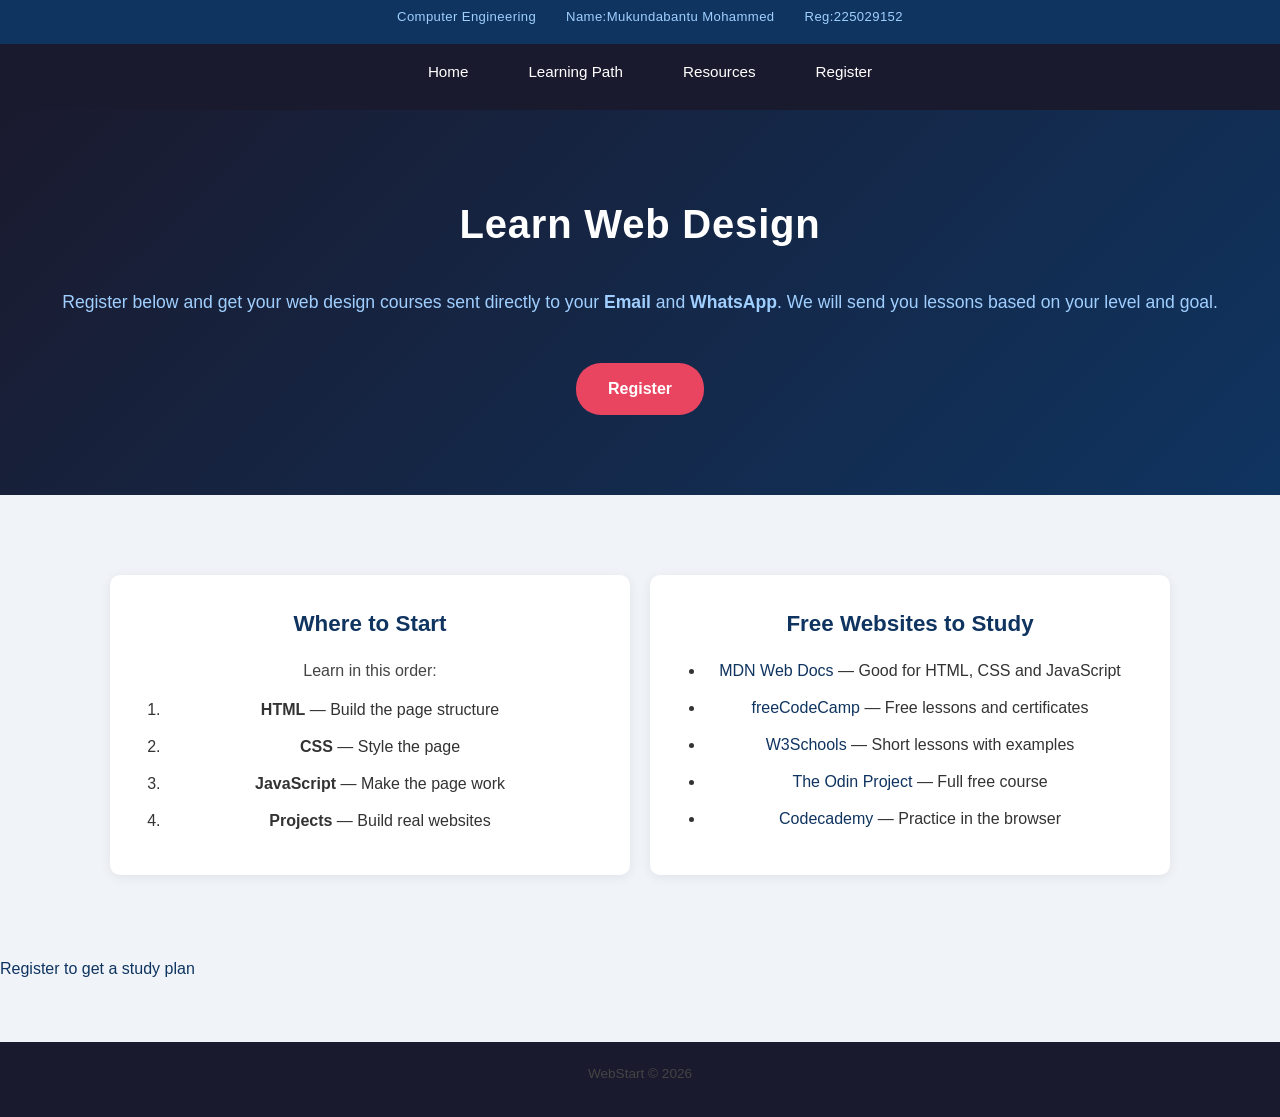
==== work 1 do welcome page and form/index.html @ 5fa5a85b "that is good" ====
<!DOCTYPE html>
<html lang="en">
<head>
  <link rel="stylesheet" href="web.css" />
  <title>WebStart — Learn Web Design</title>
</head>
<body>
  <div id="reg">
    <ul>
      <li>Computer Engineering</li>
      <li>Name:Mukundabantu Mohammed</li>
      <li>Reg:225029152</li>
    </ul>
  </div>

  <nav>
    <ul>
      <li><a href="#">Home</a></li>
      <li><a href="#path">Learning Path</a></li>
      <li><a href="#resources">Resources</a></li>
      <li><a href="form.html">Register</a></li>
    </ul>
  </nav>

  <header>
    <h1>Learn Web Design</h1>
    <p>Register below and get your web design courses sent directly to your <b>Email</b> and <b>WhatsApp</b>. We will send you lessons based on your level and goal.</p>
    <a href="form.html">Register</a>
  </header>

  <div id="main-content">

    <div id="path">
      <h2>Where to Start</h2>
      <p>Learn in this order:</p>
      <ol>
        <li><b>HTML</b> — Build the page structure</li>
        <li><b>CSS</b> — Style the page</li>
        <li><b>JavaScript</b> — Make the page work</li>
        <li><b>Projects</b> — Build real websites</li>
      </ol>
    </div>

    <div id="resources">
      <h2>Free Websites to Study</h2>
      <ul>
        <li><a href="https://developer.mozilla.org/en-US/docs/Learn" target="_blank">MDN Web Docs</a> — Good for HTML, CSS and JavaScript</li>
        <li><a href="https://www.freecodecamp.org" target="_blank">freeCodeCamp</a> — Free lessons and certificates</li>
        <li><a href="https://www.w3schools.com" target="_blank">W3Schools</a> — Short lessons with examples</li>
        <li><a href="https://www.theodinproject.com" target="_blank">The Odin Project</a> — Full free course</li>
        <li><a href="https://www.codecademy.com/catalog/subject/web-development" target="_blank">Codecademy</a> — Practice in the browser</li>
      </ul>
    </div>

  </div>

  <p><a href="form.html">Register to get a study plan</a></p>

  <footer>
    <p>WebStart &copy; 2026</p>
  </footer>

</body>
</html>
---- work 1 do welcome page and form/web.css ----
* {
  box-sizing: border-box;
  margin: 0;
  padding: 0;
}

body {
  font-family: 'Segoe UI', Arial, sans-serif;
  background: #f0f4f8;
  color: #1a1a2e;
  line-height: 1.7;
}

#reg {
  position: sticky;
  top: 0;
  z-index: 100;
  background: #0f3460;
  padding: 6px 30px;
  max-width: 100%;
  margin: 0;
  border-radius: 0;
  box-shadow: none;
}

#reg ul {
  display: flex;
  list-style: none;
  gap: 30px;
  justify-content: center;
}

#reg li {
  color: #a0cfff;
  font-size: 0.82rem;
  letter-spacing: 0.03em;
}

nav {
  background: #1a1a2e;
  padding: 14px 30px;
  box-shadow: 0 2px 8px rgba(0,0,0,0.3);
}

nav ul {
  display: flex;
  list-style: none;
  gap: 2em;
  justify-content: center;
}

nav a {
  color: #fff;
  text-decoration: none;
  font-size: 0.95rem;
  padding: 6px 14px;
  border-radius: 4px;
}

nav a:hover {
  background: #0f3460;
  color: #a0cfff;
}

header {
  background: linear-gradient(135deg, #1a1a2e, #0f3460);
  color: #fff;
  padding: 80px 20px;
  display: flex;
  flex-direction: column;
  align-items: center;
  gap: 16px;
}

header h1 {
  font-size: 2.5rem;
  margin-bottom: 14px;
  letter-spacing: 0.02em;
}

header p {
  font-size: 1.1rem;
  color: #a0cfff;
  margin-bottom: 30px;
}

header a {
  background: #e94560;
  color: #fff;
  padding: 12px 32px;
  border-radius: 25px;
  text-decoration: none;
  font-size: 1rem;
  font-weight: bold;
}

header a:hover {
  background: #fff;
  color: #e94560;
}

div {
  max-width: 750px;
  margin: 40px auto;
  padding: 30px 35px;
  background: #fff;
  border-radius: 10px;
  box-shadow: 0 2px 12px rgba(0,0,0,0.07);
  text-align: center;
}

#main-content {
  display: flex;
  flex-direction: row;
  gap: 20px;
  max-width: 1100px;
  background: none;
  box-shadow: none;
  padding: 0 20px;
}

#main-content > div {
  flex: 1;
  margin: 40px 0;
}

h2 {
  font-size: 1.4rem;
  color: #0f3460;
  margin-bottom: 14px;
}

p {
  margin-bottom: 12px;
  color: #444;
}

ol, ul {
  padding-left: 20px;
}

li {
  margin-bottom: 10px;
  color: #333;
}

a {
  color: #0f3460;
  text-decoration: none;
}

a:hover {
  color: #e94560;
  text-decoration: underline;
}

hr {
  display: none;
}

form {
  width: 480px;
  margin: 40px auto;
  padding: 20px 40px 30px;
  background: #fff;
  border-radius: 10px;
  box-shadow: 0 2px 12px rgba(0,0,0,0.1);
}

label {
  font-weight: bold;
  font-size: 0.9rem;
  color: #1a1a2e;
  display: block;
  margin-top: 10px;
  margin-bottom: 4px;
}

input[type="text"],
input[type="email"],
input[type="tel"],
select,
textarea {
  width: 100%;
  padding: 8px 10px;
  border: 1px solid #ccc;
  border-radius: 6px;
  font-size: 0.95rem;
  font-family: inherit;
  background: #f9f9f9;
}

input[type="text"]:focus,
input[type="email"]:focus,
input[type="tel"]:focus,
select:focus,
textarea:focus {
  outline: none;
  border-color: #0f3460;
  background: #fff;
}

input[type="submit"] {
  margin: 24px 40px 30px;
  width: auto;
  background: #e94560;
  color: white;
  padding: 10px 28px;
  border: none;
  border-radius: 25px;
  font-size: 1rem;
  font-weight: bold;
  cursor: pointer;
}

input[type="submit"]:hover {
  background: #c0304a;
}

input[type="reset"] {
  margin-top: 20px;
  margin-left: 10px;
  width: auto;
  background: #eee;
  color: #555;
  padding: 10px 20px;
  border: none;
  border-radius: 25px;
  font-size: 1rem;
  cursor: pointer;
}

input[type="reset"]:hover {
  background: #ddd;
}

footer {
  background: #1a1a2e;
  color: #aaa;
  text-align: center;
  padding: 20px;
  margin-top: 60px;
  font-size: 0.85rem;
}

footer a {
  color: #a0cfff;
}
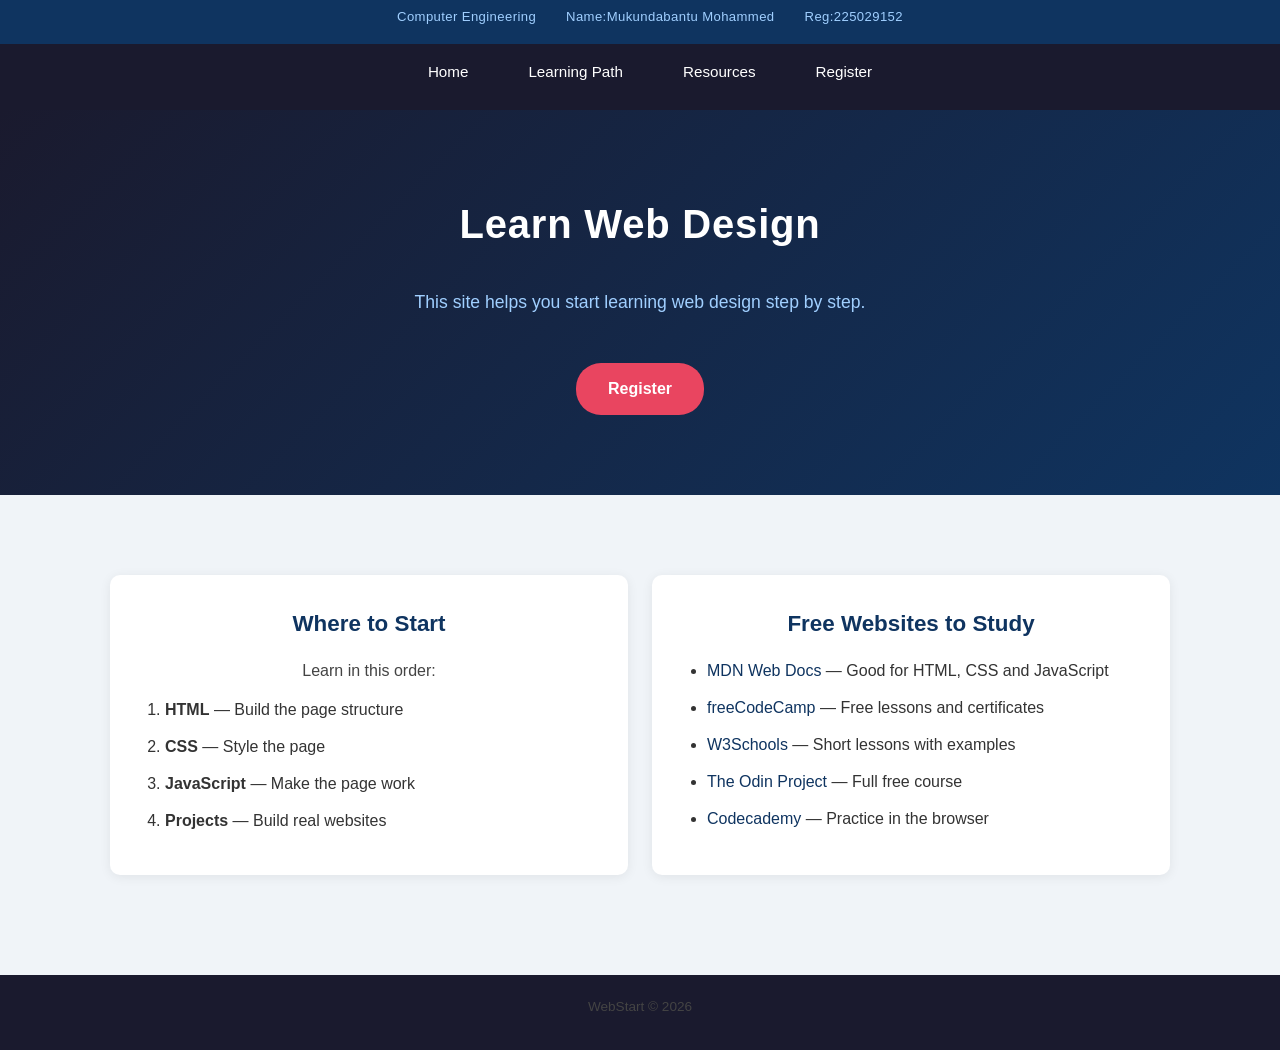
==== commit baa36895: "submiting" ====
--- a/work 1 do welcome page and form/index.html
+++ b/work 1 do welcome page and form/index.html
@@ -15,21 +15,20 @@
 
   <nav>
     <ul>
-      <li><a href="#">Home</a></li>
+      <li><a href="#welcome">Home</a></li>
       <li><a href="#path">Learning Path</a></li>
       <li><a href="#resources">Resources</a></li>
       <li><a href="form.html">Register</a></li>
     </ul>
   </nav>
 
-  <header>
+  <header id="welcome">
     <h1>Learn Web Design</h1>
-    <p>Register below and get your web design courses sent directly to your <b>Email</b> and <b>WhatsApp</b>. We will send you lessons based on your level and goal.</p>
+    <p>This site helps you start learning web design step by step.</p>
     <a href="form.html">Register</a>
   </header>
 
   <div id="main-content">
-
     <div id="path">
       <h2>Where to Start</h2>
       <p>Learn in this order:</p>
@@ -51,10 +50,7 @@
         <li><a href="https://www.codecademy.com/catalog/subject/web-development" target="_blank">Codecademy</a> — Practice in the browser</li>
       </ul>
     </div>
-
   </div>
-
-  <p><a href="form.html">Register to get a study plan</a></p>
 
   <footer>
     <p>WebStart &copy; 2026</p>
--- a/work 1 do welcome page and form/web.css
+++ b/work 1 do welcome page and form/web.css
@@ -21,6 +21,7 @@
   margin: 0;
   border-radius: 0;
   box-shadow: none;
+  display: block;
 }
 
 #reg ul {
@@ -107,21 +108,40 @@
   border-radius: 10px;
   box-shadow: 0 2px 12px rgba(0,0,0,0.07);
   text-align: center;
+  display: flex;
+  flex-direction: column;
+  align-items: center;
 }
 
 #main-content {
   display: flex;
   flex-direction: row;
-  gap: 20px;
+  gap: 24px;
   max-width: 1100px;
   background: none;
   box-shadow: none;
   padding: 0 20px;
+  align-items: stretch;
 }
 
 #main-content > div {
   flex: 1;
   margin: 40px 0;
+  align-items: flex-start;
+  text-align: left;
+}
+
+#main-content > div h2,
+#main-content > div > p {
+  align-self: center;
+  text-align: center;
+}
+
+#main-content > div ol,
+#main-content > div ul {
+  width: 100%;
+  padding-left: 20px;
+  text-align: left;
 }
 
 h2 {
@@ -159,12 +179,47 @@
 }
 
 form {
-  width: 480px;
+  width: 100%;
+  margin: 20px 0 0;
+  padding: 0;
+  background: none;
+  border-radius: 0;
+  box-shadow: none;
+}
+
+#subscribe {
+  max-width: 500px;
   margin: 40px auto;
-  padding: 20px 40px 30px;
+  padding: 36px 40px;
   background: #fff;
   border-radius: 10px;
-  box-shadow: 0 2px 12px rgba(0,0,0,0.1);
+  box-shadow: 0 2px 12px rgba(0,0,0,0.09);
+  display: flex;
+  flex-direction: column;
+  align-items: center;
+  text-align: center;
+}
+
+#subscribe form {
+  width: 100%;
+  text-align: left;
+}
+
+#sub-buttons {
+  display: flex;
+  justify-content: center;
+  gap: 12px;
+  margin-top: 24px;
+  background: none;
+  box-shadow: none;
+  padding: 0;
+  max-width: none;
+  border-radius: 0;
+}
+
+input[type="submit"],
+input[type="reset"] {
+  margin: 0;
 }
 
 label {
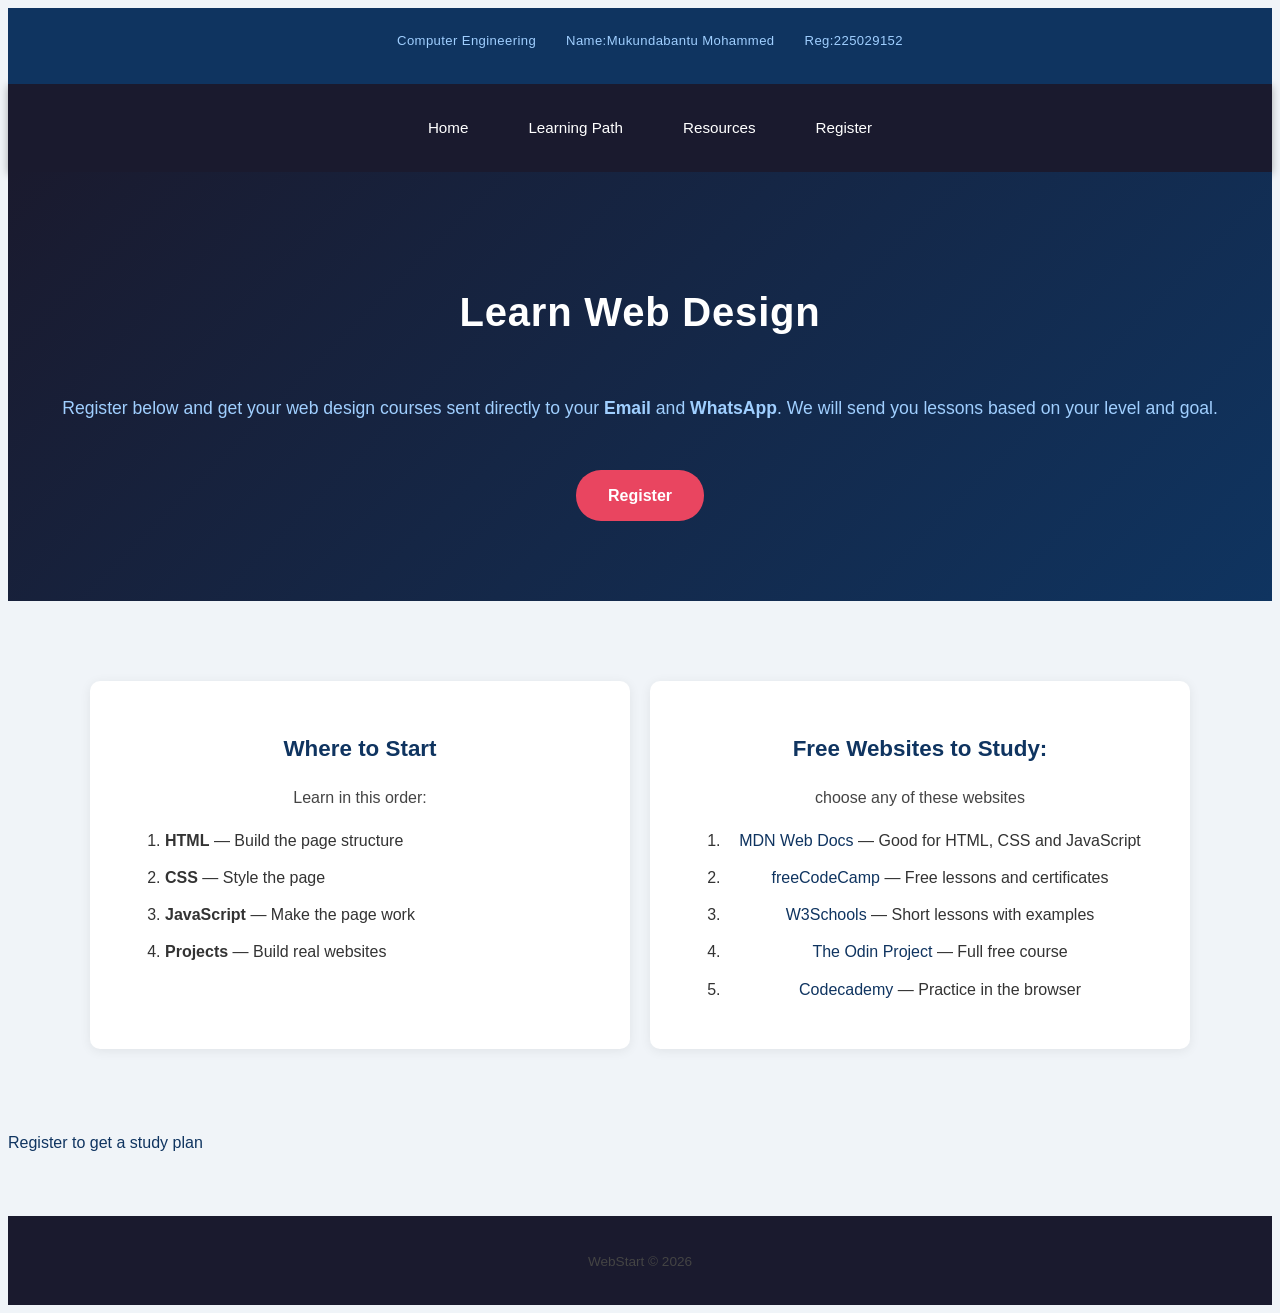
==== commit 937dd287: "redisgning" ====
--- a/work 1 do welcome page and form/index.html
+++ b/work 1 do welcome page and form/index.html
@@ -15,24 +15,25 @@
 
   <nav>
     <ul>
-      <li><a href="#welcome">Home</a></li>
+      <li><a href="#">Home</a></li>
       <li><a href="#path">Learning Path</a></li>
       <li><a href="#resources">Resources</a></li>
       <li><a href="form.html">Register</a></li>
     </ul>
   </nav>
 
-  <header id="welcome">
+  <header>
     <h1>Learn Web Design</h1>
-    <p>This site helps you start learning web design step by step.</p>
+    <p>Register below and get your web design courses sent directly to your <b>Email</b> and <b>WhatsApp</b>. We will send you lessons based on your level and goal.</p>
     <a href="form.html">Register</a>
   </header>
 
   <div id="main-content">
+
     <div id="path">
       <h2>Where to Start</h2>
       <p>Learn in this order:</p>
-      <ol>
+      <ol id="course">
         <li><b>HTML</b> — Build the page structure</li>
         <li><b>CSS</b> — Style the page</li>
         <li><b>JavaScript</b> — Make the page work</li>
@@ -41,16 +42,20 @@
     </div>
 
     <div id="resources">
-      <h2>Free Websites to Study</h2>
-      <ul>
+      <h2>Free Websites to Study:</h2>
+      <p>choose any of these websites</p>
+      <ol id="website">
         <li><a href="https://developer.mozilla.org/en-US/docs/Learn" target="_blank">MDN Web Docs</a> — Good for HTML, CSS and JavaScript</li>
         <li><a href="https://www.freecodecamp.org" target="_blank">freeCodeCamp</a> — Free lessons and certificates</li>
         <li><a href="https://www.w3schools.com" target="_blank">W3Schools</a> — Short lessons with examples</li>
         <li><a href="https://www.theodinproject.com" target="_blank">The Odin Project</a> — Full free course</li>
         <li><a href="https://www.codecademy.com/catalog/subject/web-development" target="_blank">Codecademy</a> — Practice in the browser</li>
-      </ul>
+      </ol>
     </div>
+
   </div>
+
+  <p><a href="form.html">Register to get a study plan</a></p>
 
   <footer>
     <p>WebStart &copy; 2026</p>
--- a/work 1 do welcome page and form/web.css
+++ b/work 1 do welcome page and form/web.css
@@ -1,8 +1,3 @@
-* {
-  box-sizing: border-box;
-  margin: 0;
-  padding: 0;
-}
 
 body {
   font-family: 'Segoe UI', Arial, sans-serif;
@@ -21,7 +16,6 @@
   margin: 0;
   border-radius: 0;
   box-shadow: none;
-  display: block;
 }
 
 #reg ul {
@@ -51,6 +45,7 @@
 }
 
 nav a {
+text-decoration:none;
   color: #fff;
   text-decoration: none;
   font-size: 0.95rem;
@@ -59,8 +54,11 @@
 }
 
 nav a:hover {
-  background: #0f3460;
-  color: #a0cfff;
+  text-decoration:none;
+  background: #021225;
+  color: #ffffff;
+  animation: spinAndMove 2s ease-in-out 0.5s infinite alternate;
+
 }
 
 header {
@@ -108,40 +106,21 @@
   border-radius: 10px;
   box-shadow: 0 2px 12px rgba(0,0,0,0.07);
   text-align: center;
-  display: flex;
-  flex-direction: column;
-  align-items: center;
 }
 
 #main-content {
   display: flex;
   flex-direction: row;
-  gap: 24px;
+  gap: 20px;
   max-width: 1100px;
   background: none;
   box-shadow: none;
   padding: 0 20px;
-  align-items: stretch;
 }
 
 #main-content > div {
   flex: 1;
   margin: 40px 0;
-  align-items: flex-start;
-  text-align: left;
-}
-
-#main-content > div h2,
-#main-content > div > p {
-  align-self: center;
-  text-align: center;
-}
-
-#main-content > div ol,
-#main-content > div ul {
-  width: 100%;
-  padding-left: 20px;
-  text-align: left;
 }
 
 h2 {
@@ -155,13 +134,25 @@
   color: #444;
 }
 
-ol, ul {
+#course li {
+  
+  text-align: start;
+}
+
+
+
+ul {
   padding-left: 20px;
 }
 
-li {
+div li {
   margin-bottom: 10px;
   color: #333;
+
+}
+#websites li {
+  align-items: start;
+  margin-left: 0px;
 }
 
 a {
@@ -179,47 +170,12 @@
 }
 
 form {
-  width: 100%;
-  margin: 20px 0 0;
-  padding: 0;
-  background: none;
-  border-radius: 0;
-  box-shadow: none;
-}
-
-#subscribe {
-  max-width: 500px;
+  width: 480px;
   margin: 40px auto;
-  padding: 36px 40px;
+  padding: 20px 40px 30px;
   background: #fff;
   border-radius: 10px;
-  box-shadow: 0 2px 12px rgba(0,0,0,0.09);
-  display: flex;
-  flex-direction: column;
-  align-items: center;
-  text-align: center;
-}
-
-#subscribe form {
-  width: 100%;
-  text-align: left;
-}
-
-#sub-buttons {
-  display: flex;
-  justify-content: center;
-  gap: 12px;
-  margin-top: 24px;
-  background: none;
-  box-shadow: none;
-  padding: 0;
-  max-width: none;
-  border-radius: 0;
-}
-
-input[type="submit"],
-input[type="reset"] {
-  margin: 0;
+  box-shadow: 0 2px 12px rgba(0,0,0,0.1);
 }
 
 label {
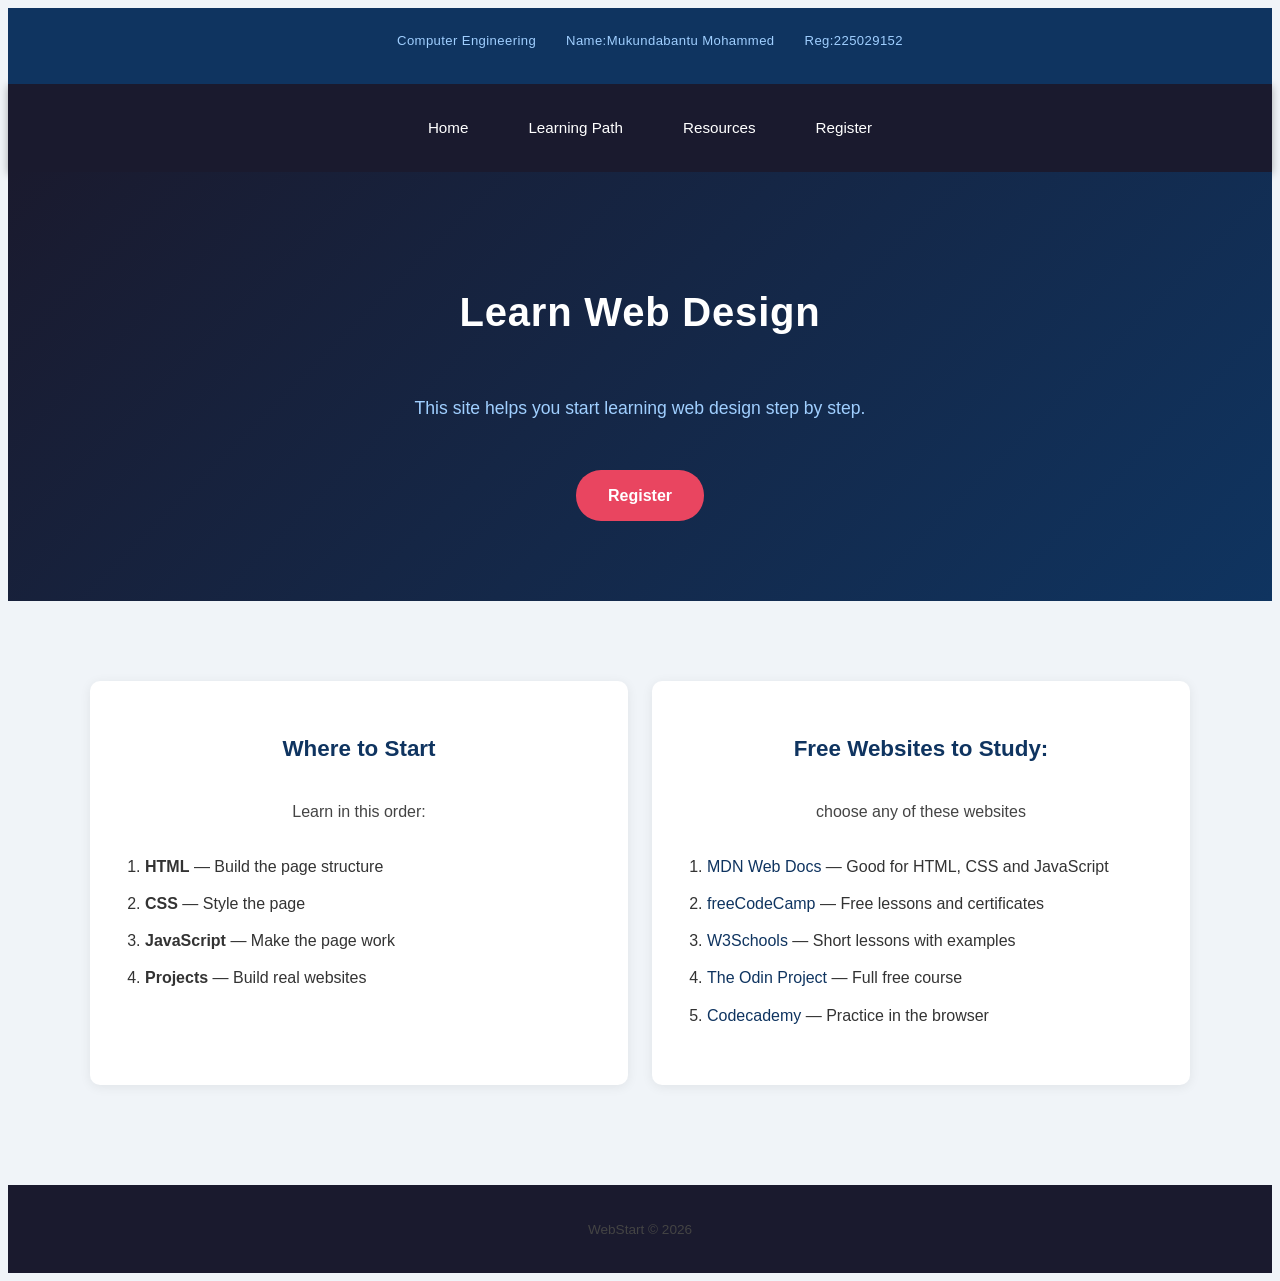
==== commit 5c578df9: "Merge branch 'main' of https://github.com/mkbantu/we-designing" ====
--- a/work 1 do welcome page and form/index.html
+++ b/work 1 do welcome page and form/index.html
@@ -15,21 +15,20 @@
 
   <nav>
     <ul>
-      <li><a href="#">Home</a></li>
+      <li><a href="#welcome">Home</a></li>
       <li><a href="#path">Learning Path</a></li>
       <li><a href="#resources">Resources</a></li>
       <li><a href="form.html">Register</a></li>
     </ul>
   </nav>
 
-  <header>
+  <header id="welcome">
     <h1>Learn Web Design</h1>
-    <p>Register below and get your web design courses sent directly to your <b>Email</b> and <b>WhatsApp</b>. We will send you lessons based on your level and goal.</p>
+    <p>This site helps you start learning web design step by step.</p>
     <a href="form.html">Register</a>
   </header>
 
   <div id="main-content">
-
     <div id="path">
       <h2>Where to Start</h2>
       <p>Learn in this order:</p>
@@ -52,10 +51,7 @@
         <li><a href="https://www.codecademy.com/catalog/subject/web-development" target="_blank">Codecademy</a> — Practice in the browser</li>
       </ol>
     </div>
-
   </div>
-
-  <p><a href="form.html">Register to get a study plan</a></p>
 
   <footer>
     <p>WebStart &copy; 2026</p>
--- a/work 1 do welcome page and form/web.css
+++ b/work 1 do welcome page and form/web.css
@@ -16,6 +16,7 @@
   margin: 0;
   border-radius: 0;
   box-shadow: none;
+  display: block;
 }
 
 #reg ul {
@@ -106,21 +107,40 @@
   border-radius: 10px;
   box-shadow: 0 2px 12px rgba(0,0,0,0.07);
   text-align: center;
+  display: flex;
+  flex-direction: column;
+  align-items: center;
 }
 
 #main-content {
   display: flex;
   flex-direction: row;
-  gap: 20px;
+  gap: 24px;
   max-width: 1100px;
   background: none;
   box-shadow: none;
   padding: 0 20px;
+  align-items: stretch;
 }
 
 #main-content > div {
   flex: 1;
   margin: 40px 0;
+  align-items: flex-start;
+  text-align: left;
+}
+
+#main-content > div h2,
+#main-content > div > p {
+  align-self: center;
+  text-align: center;
+}
+
+#main-content > div ol,
+#main-content > div ul {
+  width: 100%;
+  padding-left: 20px;
+  text-align: left;
 }
 
 h2 {
@@ -170,12 +190,47 @@
 }
 
 form {
-  width: 480px;
+  width: 100%;
+  margin: 20px 0 0;
+  padding: 0;
+  background: none;
+  border-radius: 0;
+  box-shadow: none;
+}
+
+#subscribe {
+  max-width: 500px;
   margin: 40px auto;
-  padding: 20px 40px 30px;
+  padding: 36px 40px;
   background: #fff;
   border-radius: 10px;
-  box-shadow: 0 2px 12px rgba(0,0,0,0.1);
+  box-shadow: 0 2px 12px rgba(0,0,0,0.09);
+  display: flex;
+  flex-direction: column;
+  align-items: center;
+  text-align: center;
+}
+
+#subscribe form {
+  width: 100%;
+  text-align: left;
+}
+
+#sub-buttons {
+  display: flex;
+  justify-content: center;
+  gap: 12px;
+  margin-top: 24px;
+  background: none;
+  box-shadow: none;
+  padding: 0;
+  max-width: none;
+  border-radius: 0;
+}
+
+input[type="submit"],
+input[type="reset"] {
+  margin: 0;
 }
 
 label {
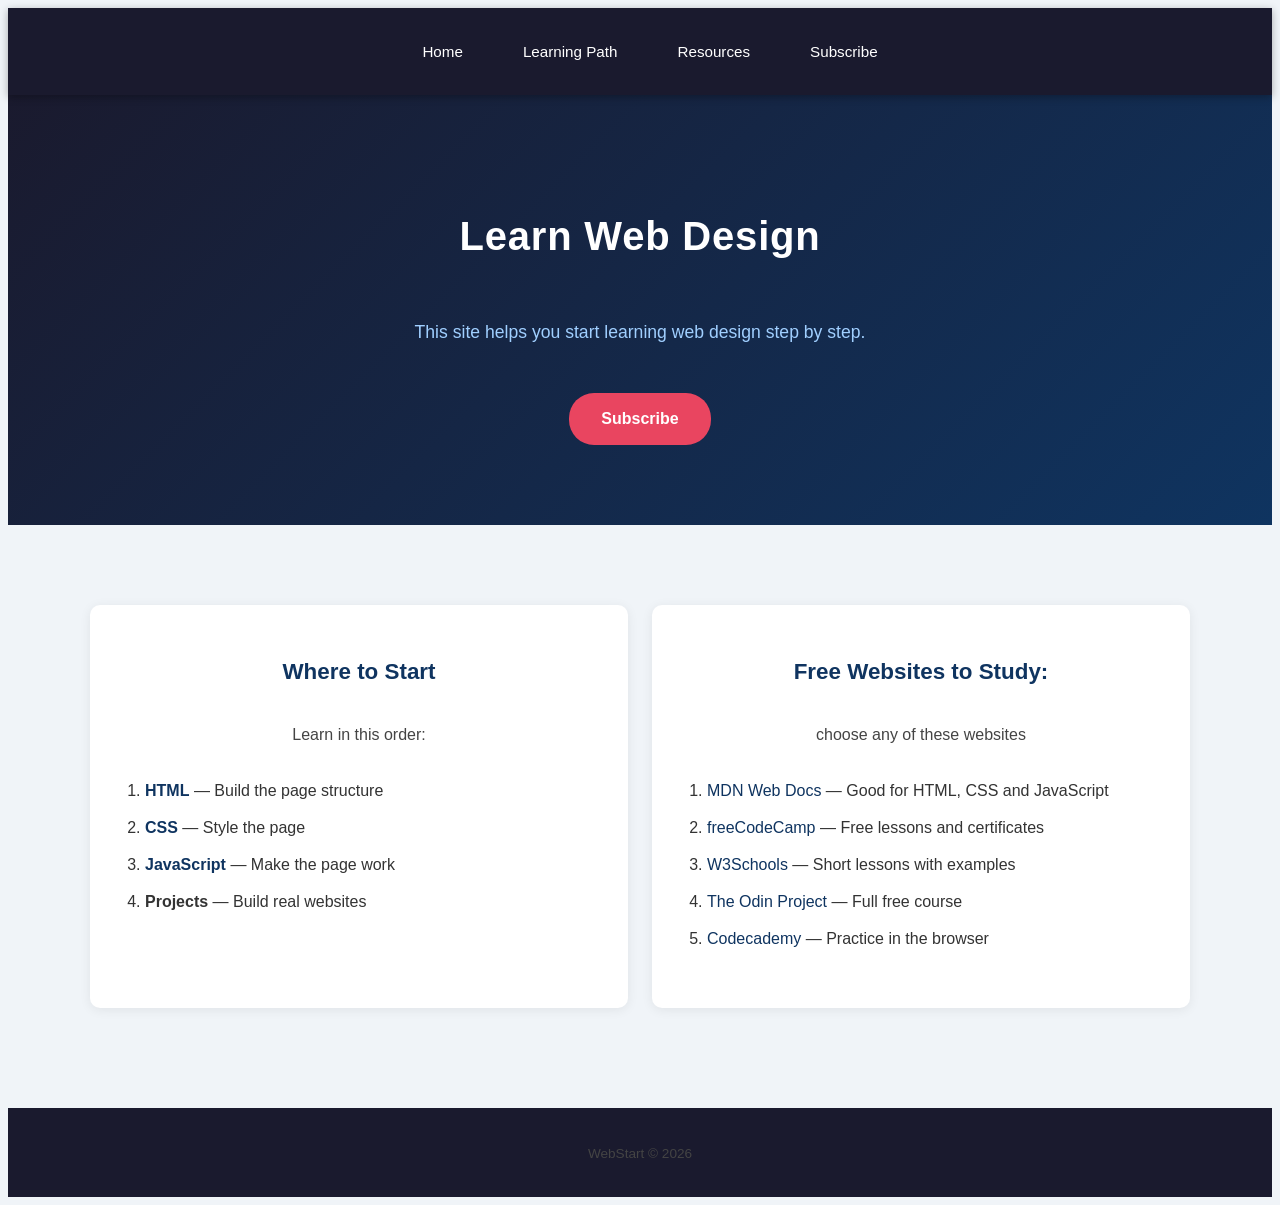
==== commit d8028b3a: "cooking with ai" ====
--- a/work 1 do welcome page and form/index.html
+++ b/work 1 do welcome page and form/index.html
@@ -5,27 +5,20 @@
   <title>WebStart — Learn Web Design</title>
 </head>
 <body>
-  <div id="reg">
-    <ul>
-      <li>Computer Engineering</li>
-      <li>Name:Mukundabantu Mohammed</li>
-      <li>Reg:225029152</li>
-    </ul>
-  </div>
 
   <nav>
     <ul>
       <li><a href="#welcome">Home</a></li>
       <li><a href="#path">Learning Path</a></li>
       <li><a href="#resources">Resources</a></li>
-      <li><a href="form.html">Register</a></li>
+      <li><a href="form.html">Subscribe</a></li>
     </ul>
   </nav>
 
   <header id="welcome">
     <h1>Learn Web Design</h1>
     <p>This site helps you start learning web design step by step.</p>
-    <a href="form.html">Register</a>
+    <a href="form.html">Subscribe</a>
   </header>
 
   <div id="main-content">
@@ -33,9 +26,9 @@
       <h2>Where to Start</h2>
       <p>Learn in this order:</p>
       <ol id="course">
-        <li><b>HTML</b> — Build the page structure</li>
-        <li><b>CSS</b> — Style the page</li>
-        <li><b>JavaScript</b> — Make the page work</li>
+        <li><a href="learnhtml.html"><b>HTML</b></a> — Build the page structure</li>
+        <li><a href="learncss.html"><b>CSS</b></a> — Style the page</li>
+        <li><a href="learnjs.html"><b>JavaScript</b></a> — Make the page work</li>
         <li><b>Projects</b> — Build real websites</li>
       </ol>
     </div>
--- a/work 1 do welcome page and form/web.css
+++ b/work 1 do welcome page and form/web.css
@@ -6,36 +6,14 @@
   line-height: 1.7;
 }
 
-#reg {
-  position: sticky;
-  top: 0;
-  z-index: 100;
-  background: #0f3460;
-  padding: 6px 30px;
-  max-width: 100%;
-  margin: 0;
-  border-radius: 0;
-  box-shadow: none;
-  display: block;
-}
-
-#reg ul {
-  display: flex;
-  list-style: none;
-  gap: 30px;
-  justify-content: center;
-}
-
-#reg li {
-  color: #a0cfff;
-  font-size: 0.82rem;
-  letter-spacing: 0.03em;
-}
 
 nav {
   background: #1a1a2e;
   padding: 14px 30px;
   box-shadow: 0 2px 8px rgba(0,0,0,0.3);
+  position: sticky;
+  top: 0;
+  z-index: 100;
 }
 
 nav ul {
@@ -70,6 +48,7 @@
   flex-direction: column;
   align-items: center;
   gap: 16px;
+  height: 2 cm;
 }
 
 header h1 {
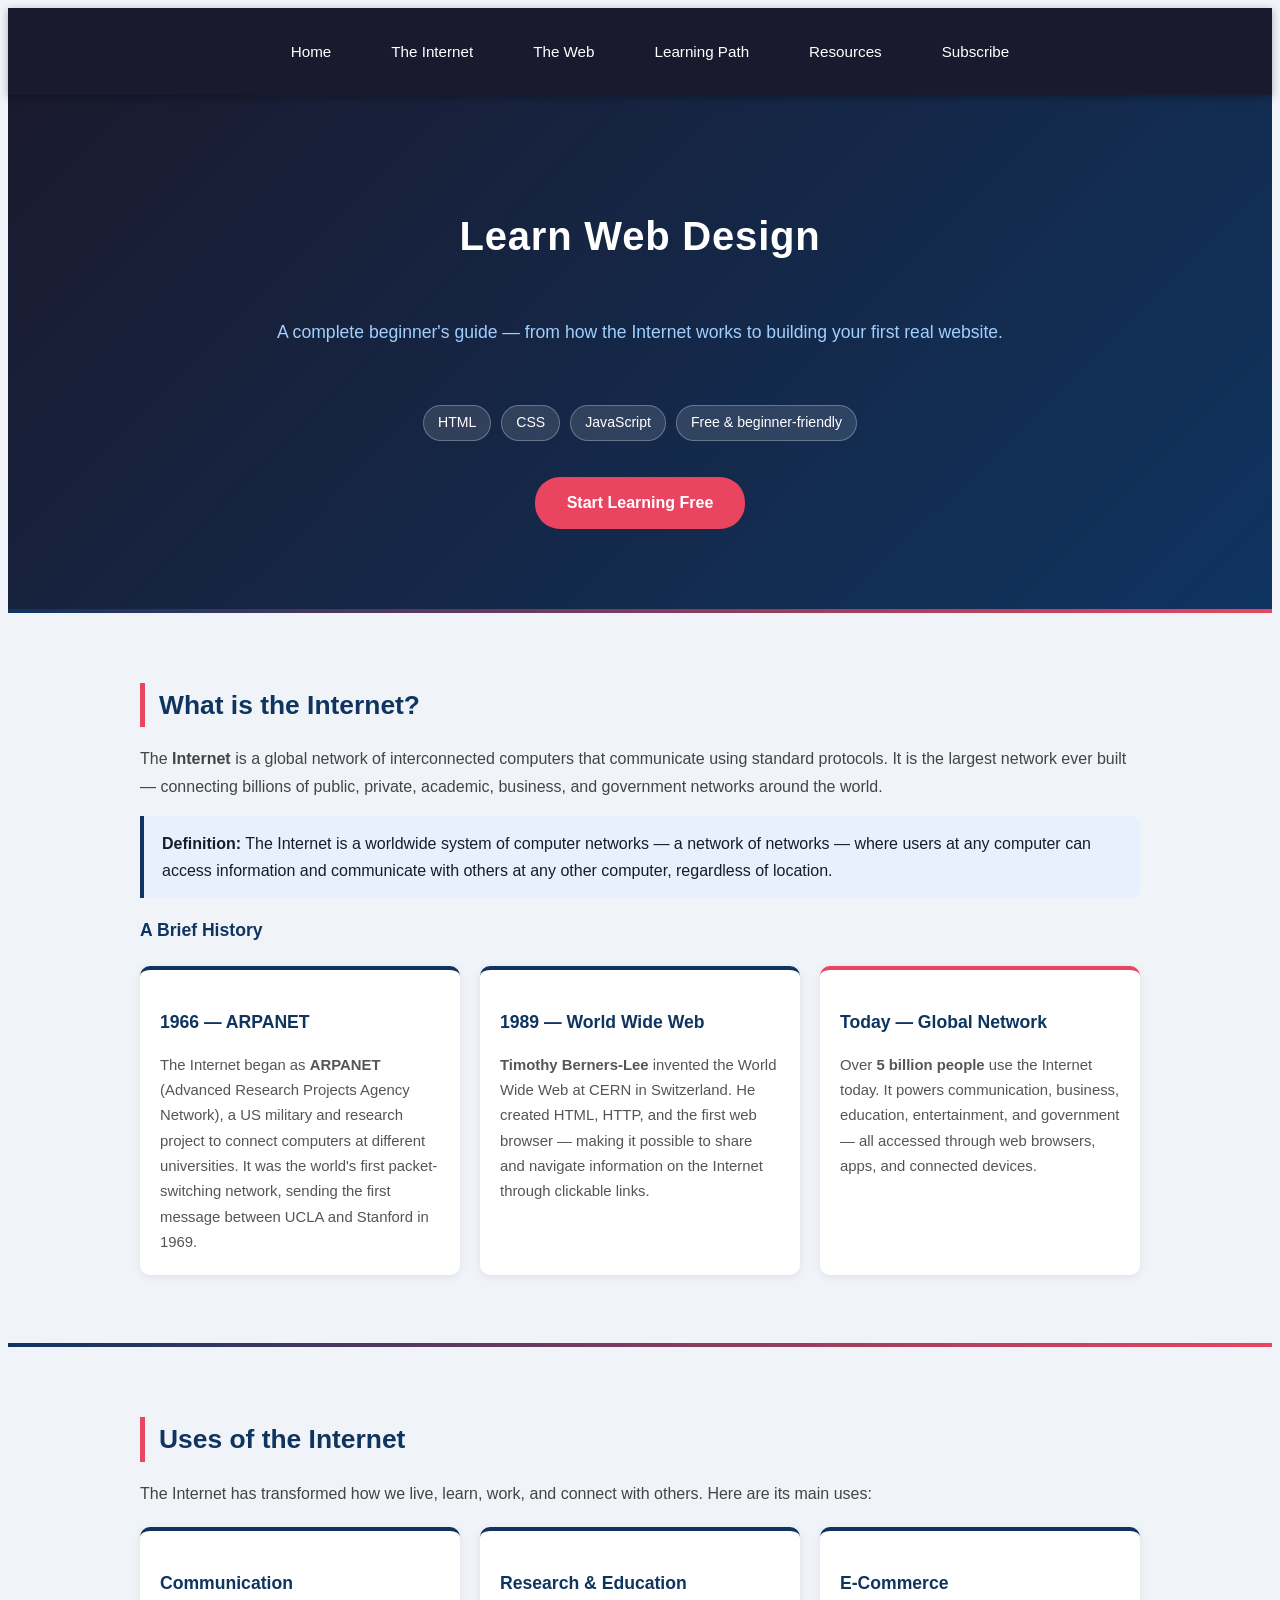
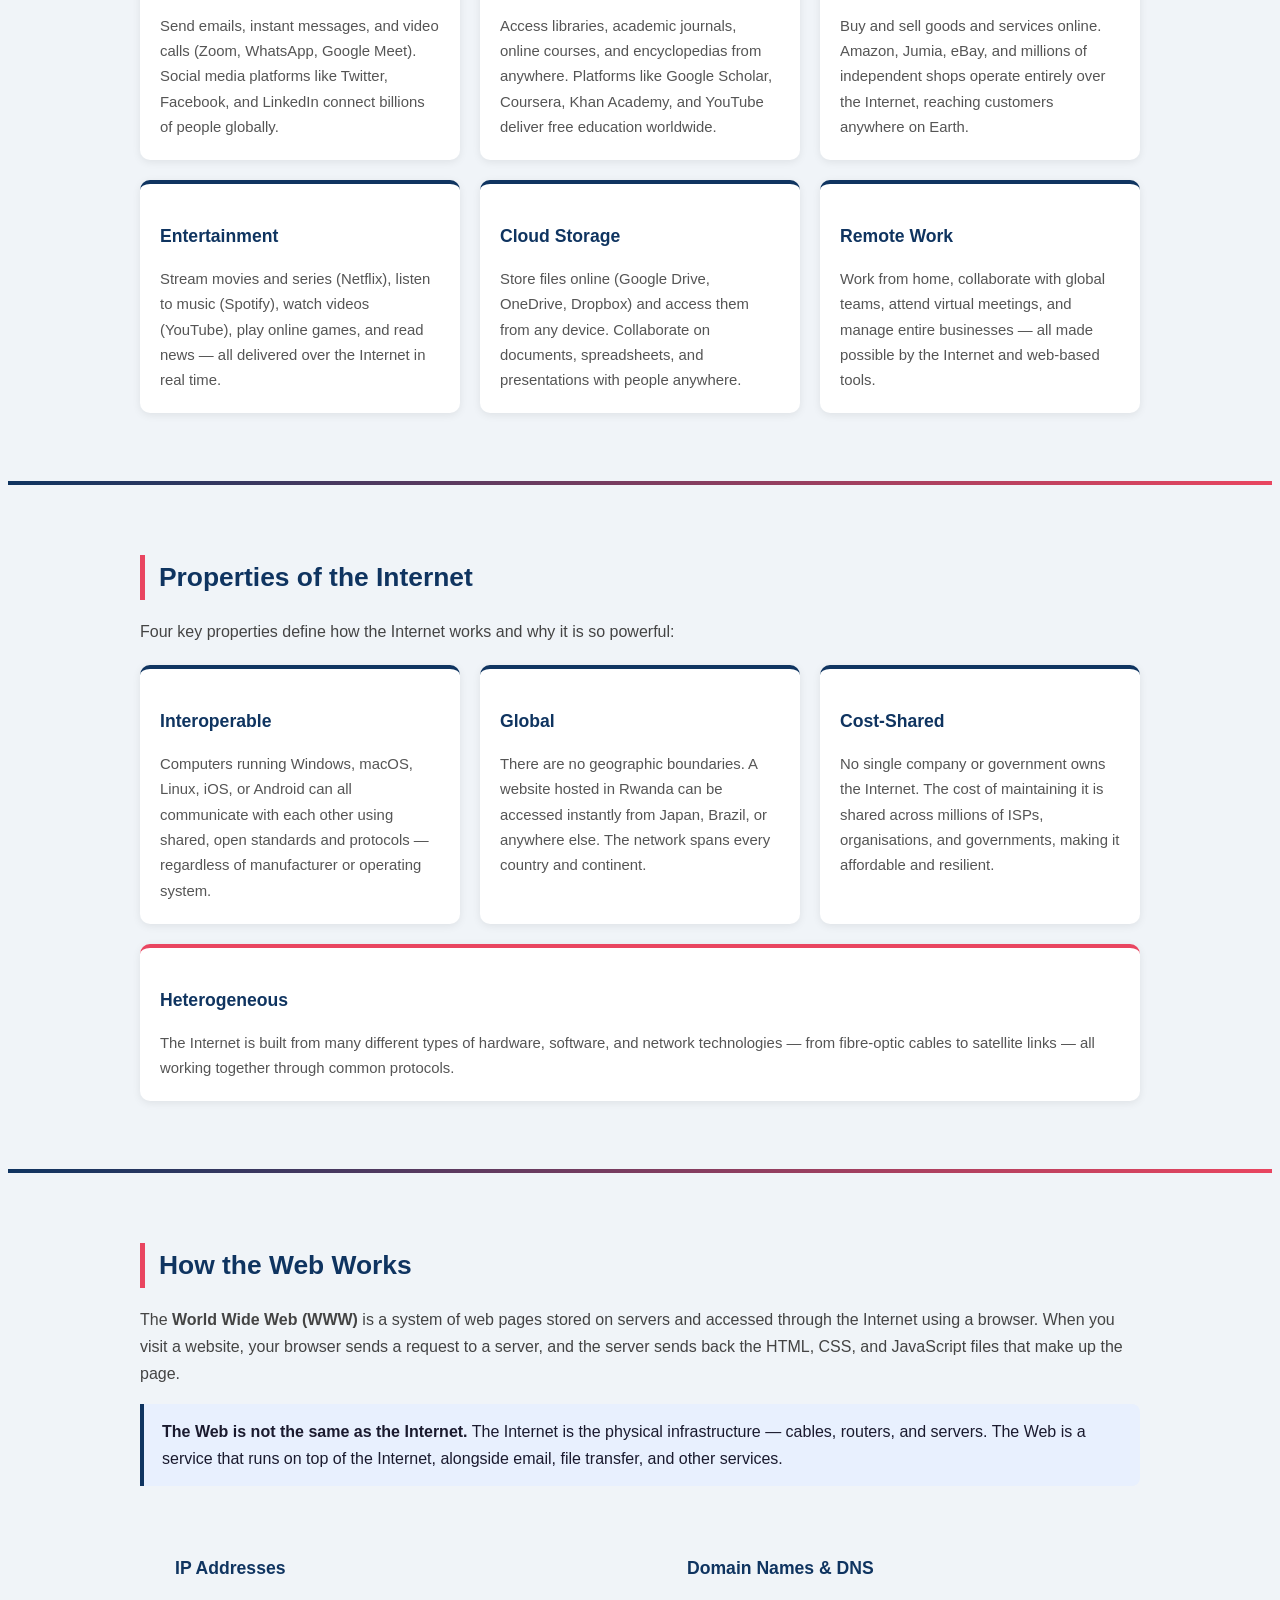
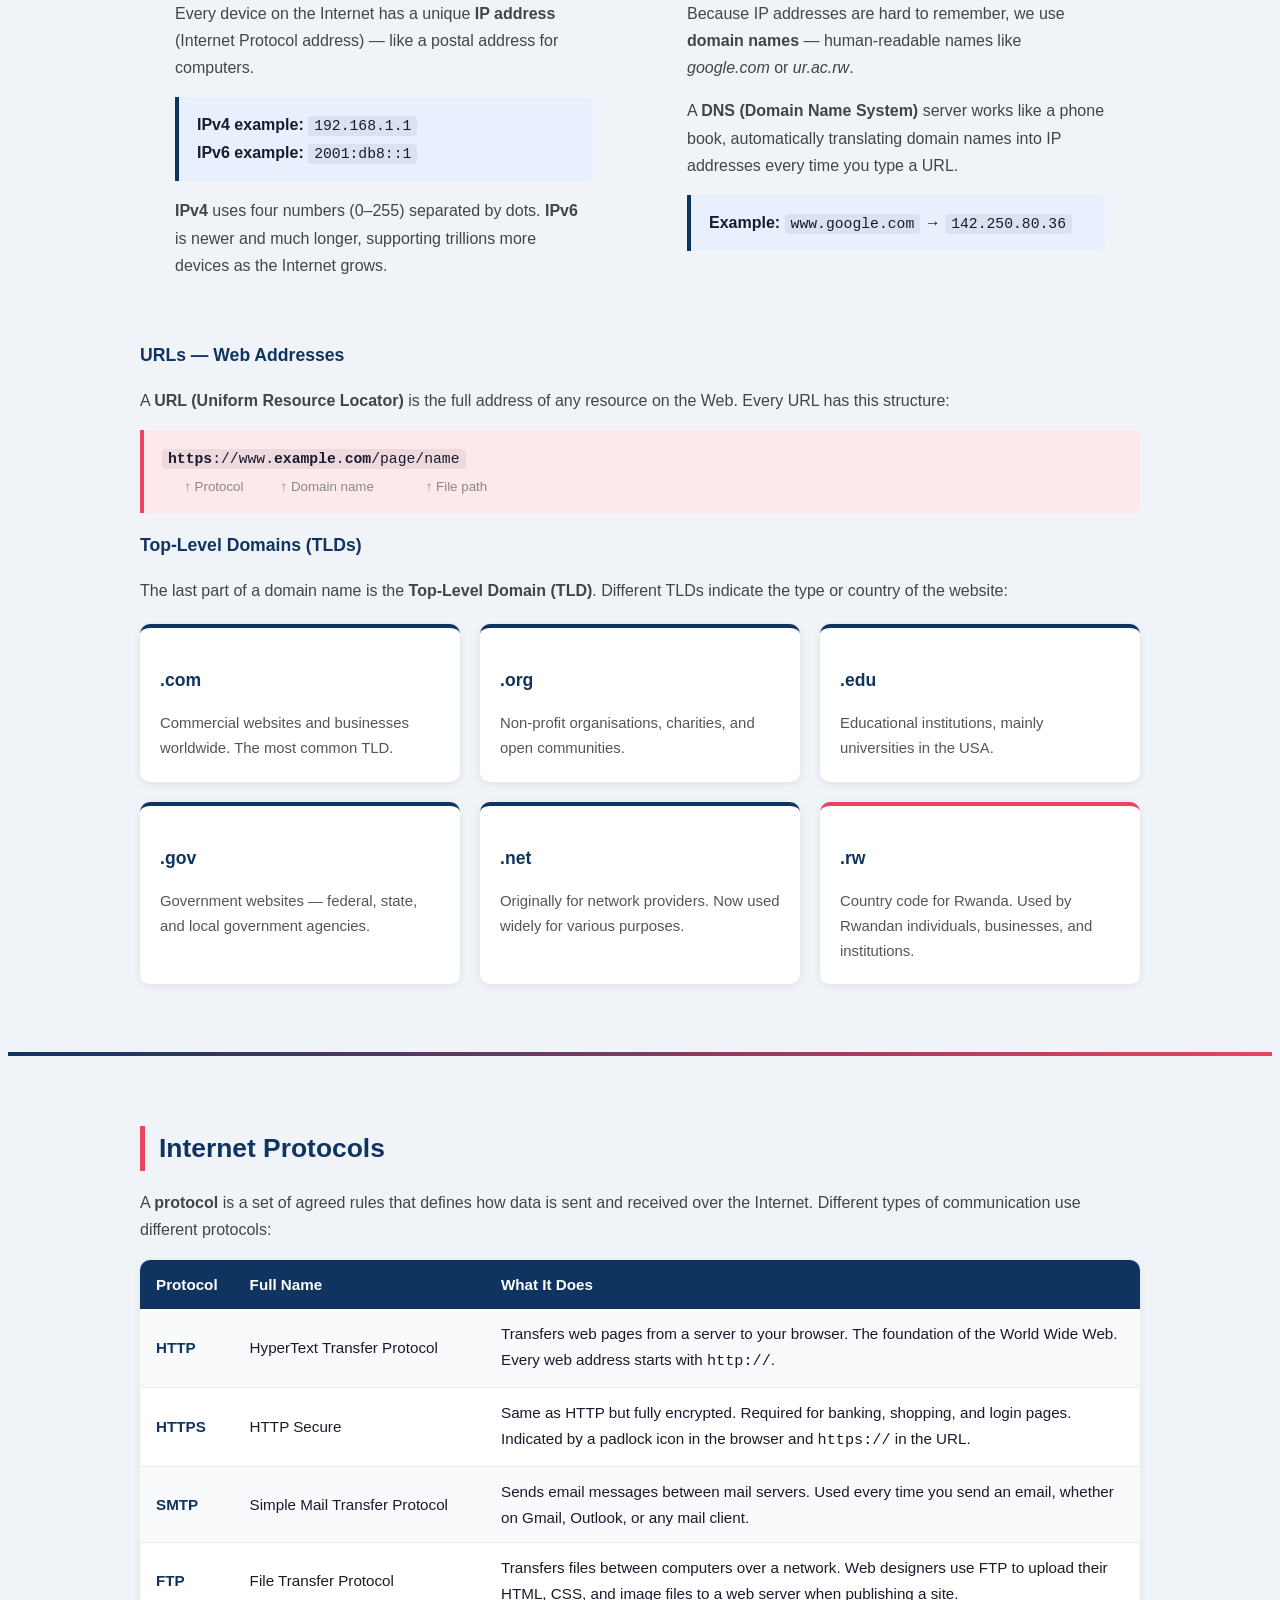
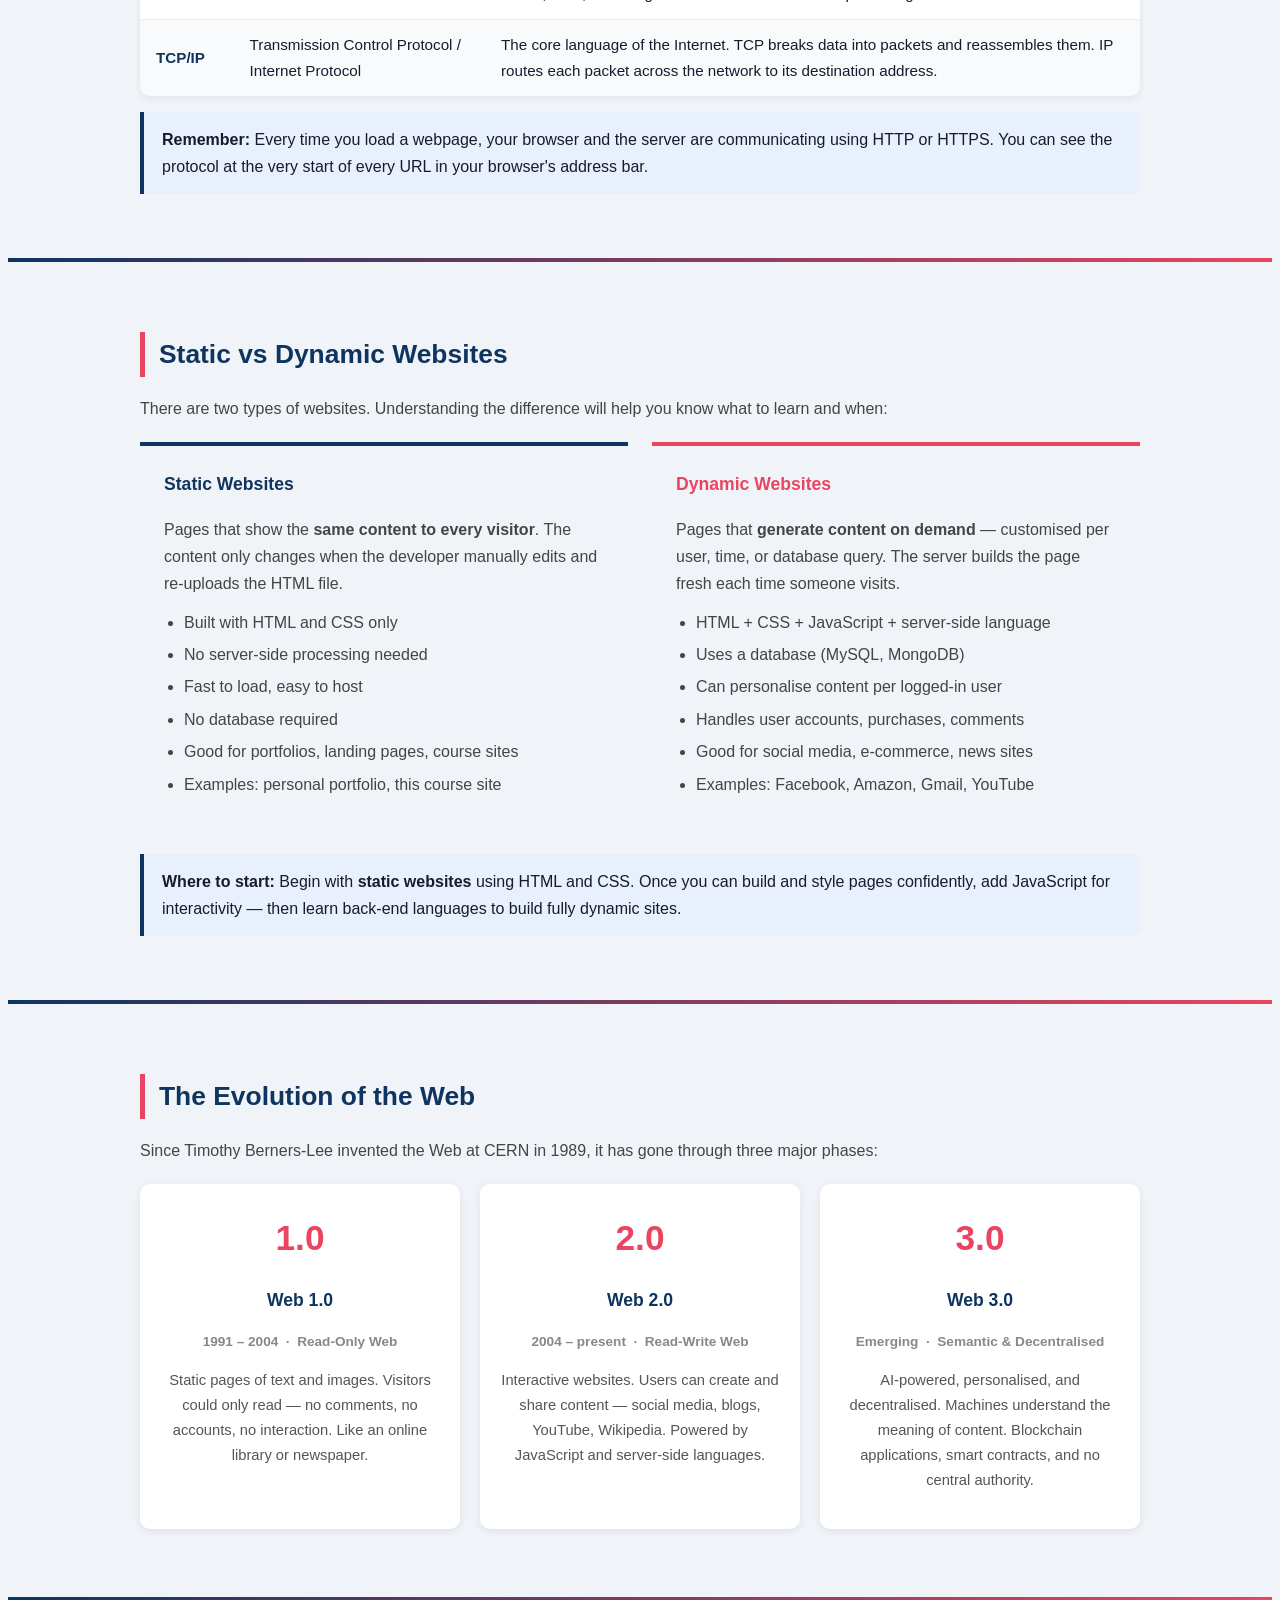
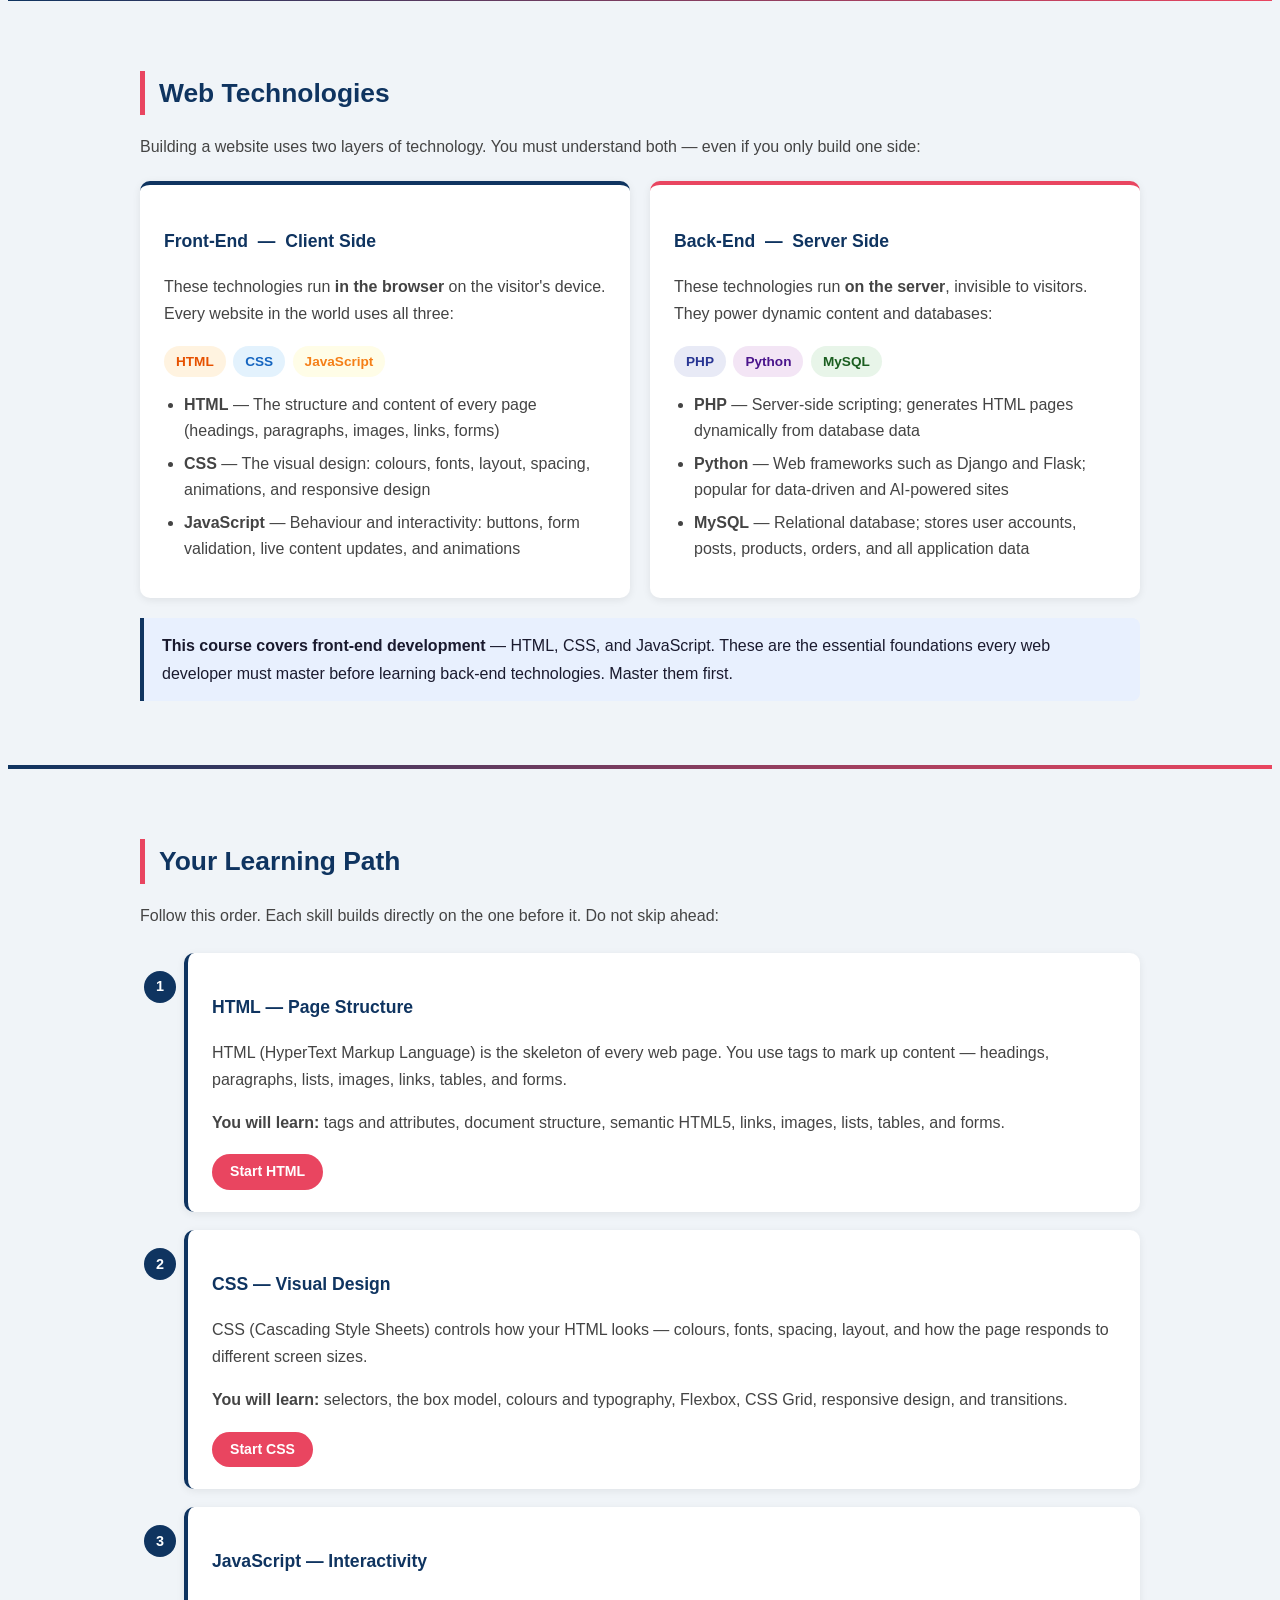
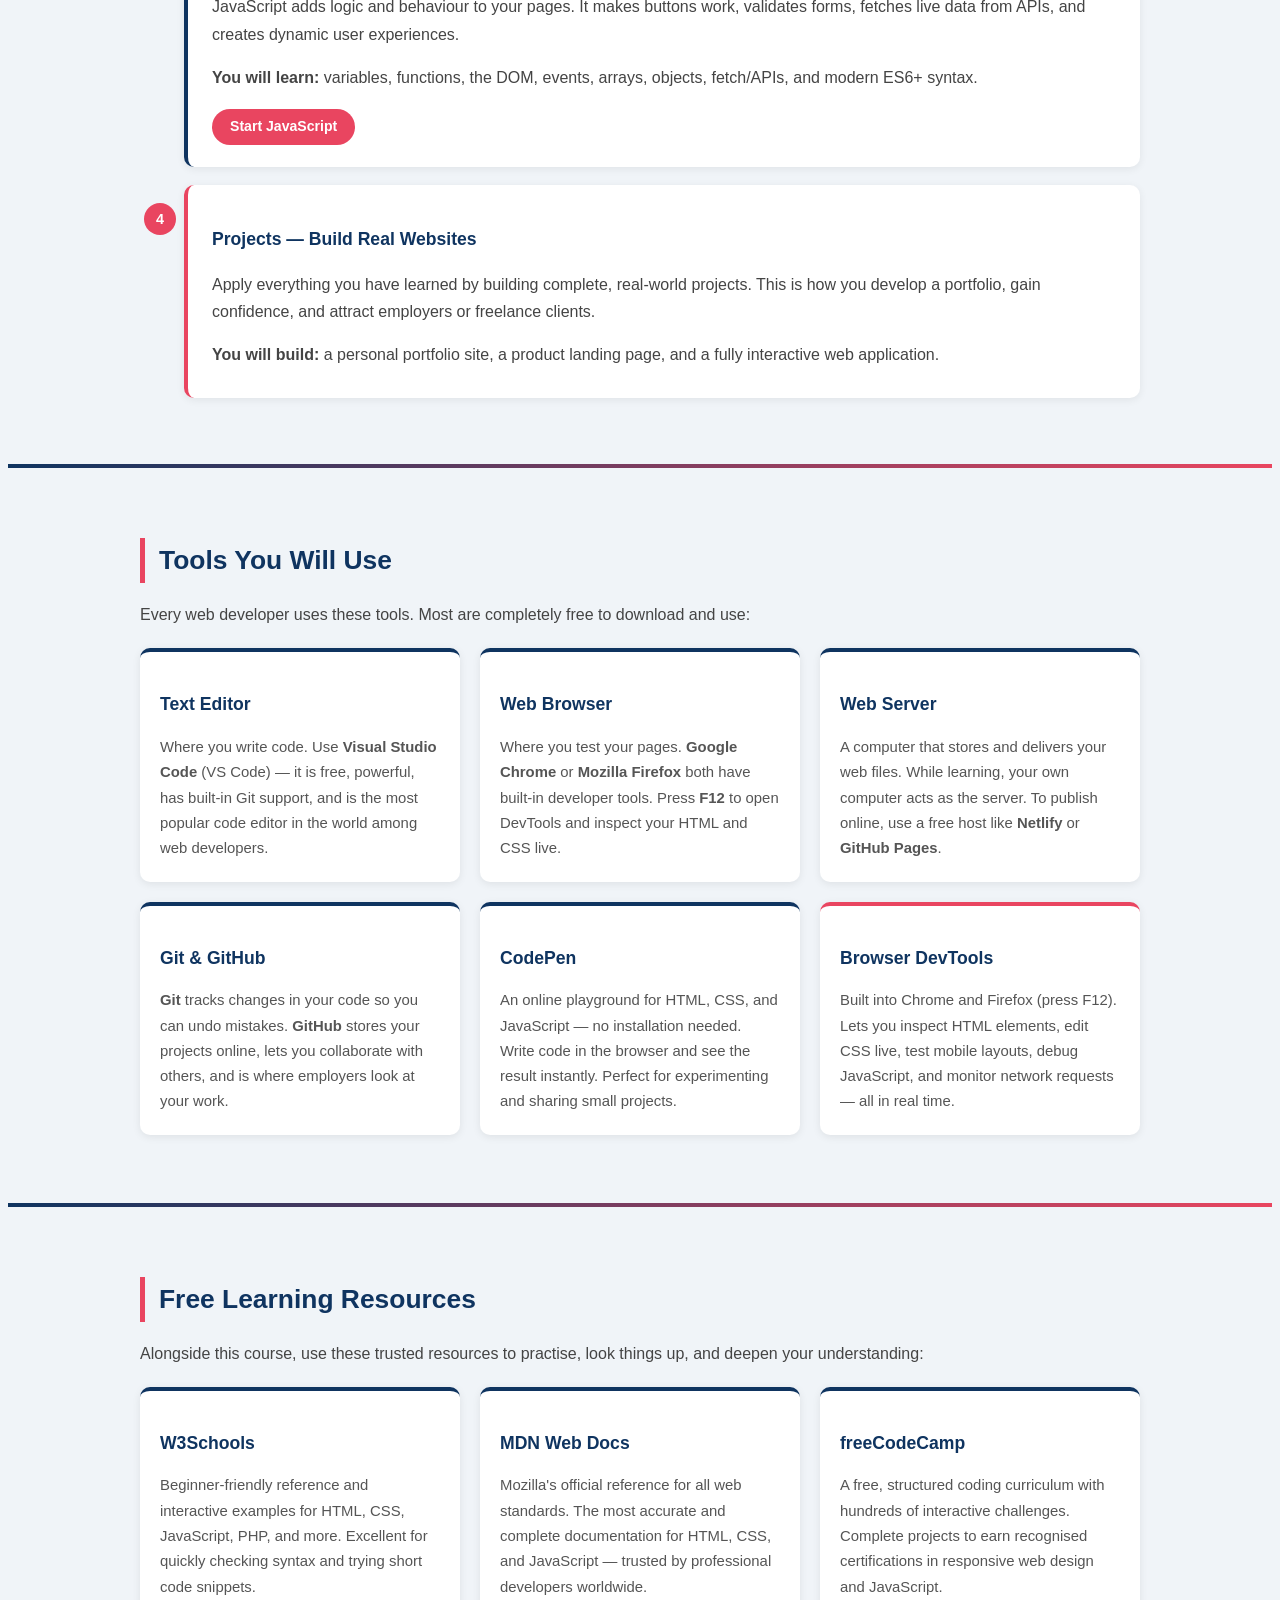
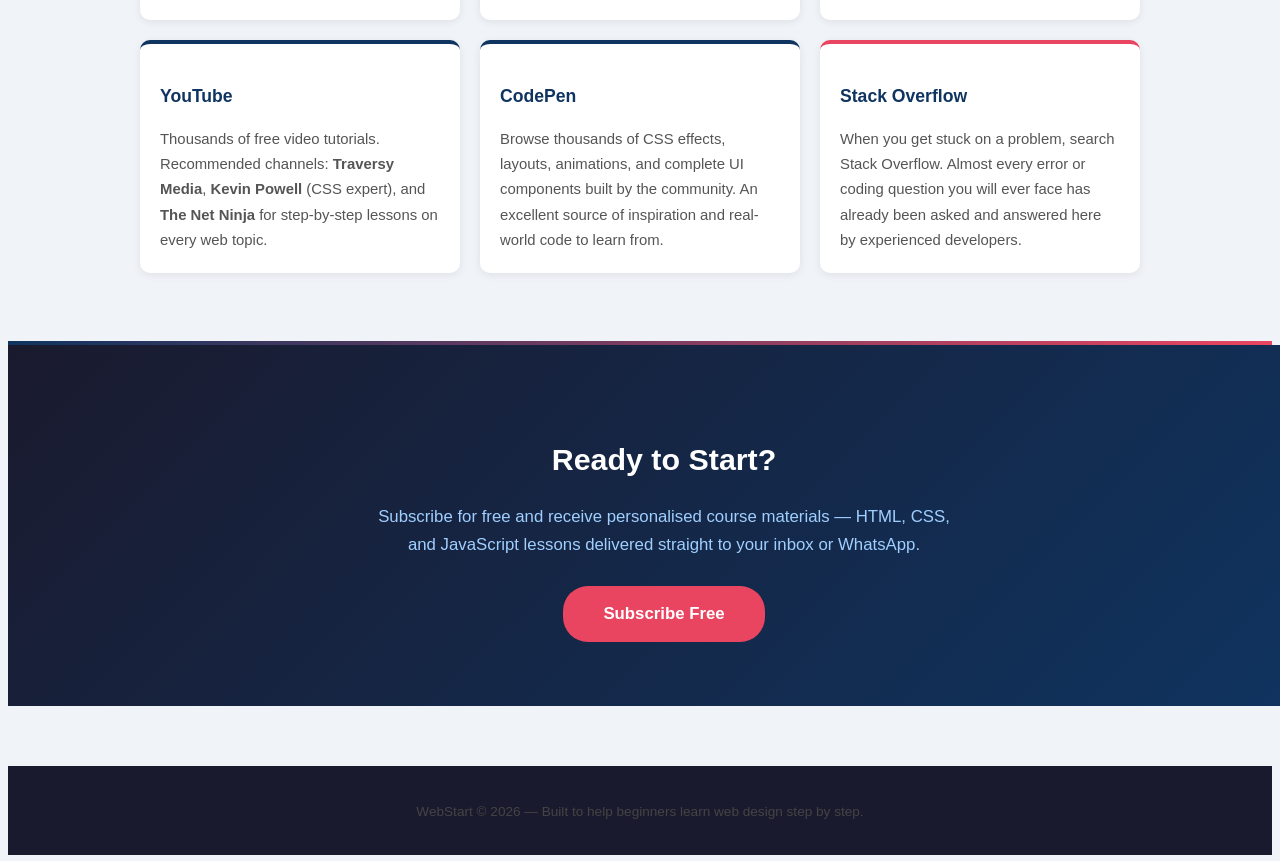
==== commit dd838ea2: "on wed 13 it might be full working" ====
--- a/work 1 do welcome page and form/index.html
+++ b/work 1 do welcome page and form/index.html
@@ -3,51 +3,859 @@
 <head>
   <link rel="stylesheet" href="web.css" />
   <title>WebStart — Learn Web Design</title>
+  <style>
+    /* ── Reset global div card styling for custom layout classes ── */
+    .guide-section {
+      display: block !important;
+      flex-direction: unset !important;
+      align-items: unset !important;
+      text-align: left !important;
+      max-width: 1000px !important;
+      margin: 0 auto !important;
+      padding: 48px 24px !important;
+      background: transparent !important;
+      box-shadow: none !important;
+      border-radius: 0 !important;
+    }
+
+    .card-grid {
+      display: flex !important;
+      flex-direction: row !important;
+      flex-wrap: wrap !important;
+      align-items: stretch !important;
+      gap: 20px;
+      margin: 20px 0 !important;
+      padding: 0 !important;
+      max-width: none !important;
+      background: transparent !important;
+      box-shadow: none !important;
+      border-radius: 0 !important;
+    }
+
+    .card {
+      flex: 1 1 200px;
+      background: #fff !important;
+      border-radius: 10px !important;
+      padding: 20px !important;
+      box-shadow: 0 2px 8px rgba(0,0,0,0.08) !important;
+      border-top: 4px solid #0f3460;
+      max-width: none !important;
+      margin: 0 !important;
+      text-align: left !important;
+      display: block !important;
+      align-items: unset !important;
+    }
+
+    .card.accent { border-top-color: #e94560; }
+    .card h3 { color: #0f3460; margin-bottom: 8px; font-size: 1rem; }
+    .card p { font-size: 0.93rem; color: #555; margin-bottom: 0; }
+
+    .two-col {
+      display: flex !important;
+      flex-direction: row !important;
+      flex-wrap: wrap !important;
+      gap: 24px;
+      max-width: none !important;
+      margin: 20px 0 !important;
+      padding: 0 !important;
+      background: transparent !important;
+      box-shadow: none !important;
+      border-radius: 0 !important;
+      align-items: stretch !important;
+    }
+
+    .two-col > div {
+      flex: 1 1 280px !important;
+      max-width: none !important;
+      margin: 0 !important;
+      background: transparent !important;
+      box-shadow: none !important;
+      border-radius: 0 !important;
+      align-items: unset !important;
+      text-align: left !important;
+      display: block !important;
+    }
+
+    .web-evo {
+      display: flex !important;
+      flex-direction: row !important;
+      flex-wrap: wrap !important;
+      gap: 20px;
+      margin: 20px 0 !important;
+      padding: 0 !important;
+      max-width: none !important;
+      background: transparent !important;
+      box-shadow: none !important;
+      border-radius: 0 !important;
+      align-items: unset !important;
+    }
+
+    .web-evo-card {
+      flex: 1 1 200px;
+      background: #fff !important;
+      border-radius: 10px !important;
+      padding: 24px 20px !important;
+      box-shadow: 0 2px 8px rgba(0,0,0,0.08) !important;
+      text-align: center !important;
+      max-width: none !important;
+      margin: 0 !important;
+      display: block !important;
+      align-items: unset !important;
+    }
+
+    .web-evo-card .version {
+      font-size: 2.2rem;
+      font-weight: bold;
+      color: #e94560;
+      display: block;
+    }
+
+    .web-evo-card h3 { color: #0f3460; margin: 6px 0; font-size: 1.1rem; }
+
+    .tech-stack {
+      display: flex !important;
+      flex-direction: row !important;
+      flex-wrap: wrap !important;
+      gap: 20px;
+      margin: 20px 0 !important;
+      padding: 0 !important;
+      max-width: none !important;
+      background: transparent !important;
+      box-shadow: none !important;
+      border-radius: 0 !important;
+      align-items: unset !important;
+    }
+
+    .tech-group {
+      flex: 1 1 240px;
+      background: #fff !important;
+      border-radius: 10px !important;
+      padding: 24px !important;
+      box-shadow: 0 2px 8px rgba(0,0,0,0.08) !important;
+      max-width: none !important;
+      margin: 0 !important;
+      text-align: left !important;
+      display: block !important;
+      align-items: unset !important;
+    }
+
+    .tech-group.frontend { border-top: 4px solid #0f3460; }
+    .tech-group.backend  { border-top: 4px solid #e94560; }
+    .tech-group h3 { color: #0f3460; margin-bottom: 10px; }
+
+    .tech-tag {
+      display: inline-block;
+      padding: 4px 12px;
+      border-radius: 20px;
+      font-size: 0.85rem;
+      margin: 3px 3px 3px 0;
+      font-weight: 600;
+    }
+
+    .tech-tag.html   { background: #fff3e0; color: #e65100; }
+    .tech-tag.css    { background: #e3f2fd; color: #1565c0; }
+    .tech-tag.js     { background: #fffde7; color: #f57f17; }
+    .tech-tag.php    { background: #e8eaf6; color: #283593; }
+    .tech-tag.mysql  { background: #e8f5e9; color: #1b5e20; }
+    .tech-tag.python { background: #f3e5f5; color: #4a148c; }
+
+    .path-steps {
+      display: block !important;
+      background: transparent !important;
+      box-shadow: none !important;
+      max-width: none !important;
+      margin: 24px 0 0 !important;
+      padding: 0 0 0 44px !important;
+      border-radius: 0 !important;
+      align-items: unset !important;
+      position: relative;
+    }
+
+    .path-step {
+      position: relative;
+      background: #fff !important;
+      border-radius: 10px !important;
+      padding: 22px 24px !important;
+      box-shadow: 0 2px 8px rgba(0,0,0,0.07) !important;
+      border-left: 4px solid #0f3460;
+      max-width: none !important;
+      margin: 0 0 18px !important;
+      text-align: left !important;
+      display: block !important;
+      align-items: unset !important;
+    }
+
+    .path-step.last { border-left-color: #e94560; }
+    .path-step h3   { color: #0f3460; margin-bottom: 6px; font-size: 1.05rem; }
+    .path-step p    { margin-bottom: 8px; }
+
+    .step-num {
+      position: absolute;
+      left: -44px;
+      top: 18px;
+      width: 32px;
+      height: 32px;
+      background: #0f3460;
+      color: #fff;
+      border-radius: 50%;
+      font-weight: bold;
+      font-size: 0.9rem;
+      display: flex;
+      align-items: center;
+      justify-content: center;
+    }
+
+    .path-step.last .step-num { background: #e94560; }
+
+    .path-step a {
+      display: inline-block;
+      margin-top: 10px;
+      background: #e94560;
+      color: #fff !important;
+      padding: 6px 18px;
+      border-radius: 20px;
+      font-size: 0.88rem;
+      text-decoration: none;
+      font-weight: 600;
+    }
+
+    .path-step a:hover { background: #c0304a; text-decoration: none; }
+
+    .info-box {
+      background: #e8f0fe;
+      border-left: 4px solid #0f3460;
+      border-radius: 0 8px 8px 0;
+      padding: 14px 18px;
+      margin: 16px 0 !important;
+      max-width: none !important;
+      box-shadow: none !important;
+      display: block !important;
+      text-align: left !important;
+      align-items: unset !important;
+      border-radius: 0 8px 8px 0 !important;
+    }
+
+    .info-box.highlight {
+      background: #fde8ec;
+      border-left-color: #e94560;
+    }
+
+    .info-box code {
+      background: rgba(0,0,0,0.06);
+      padding: 2px 6px;
+      border-radius: 4px;
+      font-family: 'Courier New', monospace;
+      font-size: 0.92rem;
+    }
+
+    .section-divider {
+      height: 4px !important;
+      background: linear-gradient(to right, #0f3460, #e94560);
+      border: none !important;
+      margin: 0 !important;
+      display: block !important;
+      padding: 0 !important;
+      max-width: 100% !important;
+      box-shadow: none !important;
+      border-radius: 0 !important;
+    }
+
+    .hero-badges {
+      display: flex !important;
+      flex-direction: row !important;
+      flex-wrap: wrap !important;
+      justify-content: center;
+      gap: 10px;
+      margin: 12px 0 20px !important;
+      padding: 0 !important;
+      max-width: none !important;
+      background: transparent !important;
+      box-shadow: none !important;
+      border-radius: 0 !important;
+      align-items: center !important;
+    }
+
+    .hero-badge {
+      background: rgba(255,255,255,0.12);
+      color: #fff;
+      padding: 5px 14px;
+      border-radius: 20px;
+      font-size: 0.88rem;
+      border: 1px solid rgba(255,255,255,0.28);
+    }
+
+    .protocol-table {
+      width: 100%;
+      border-collapse: collapse;
+      margin: 16px 0;
+      background: #fff;
+      border-radius: 10px;
+      overflow: hidden;
+      box-shadow: 0 2px 8px rgba(0,0,0,0.07);
+      font-size: 0.95rem;
+    }
+
+    .protocol-table th {
+      background: #0f3460;
+      color: #fff;
+      padding: 12px 16px;
+      text-align: left;
+    }
+
+    .protocol-table td { padding: 12px 16px; border-bottom: 1px solid #e8ecf0; }
+    .protocol-table tr:last-child td { border-bottom: none; }
+    .protocol-table tr:nth-child(even) td { background: #f8fafc; }
+    .protocol-table td:first-child { font-weight: 700; color: #0f3460; }
+
+    .static-box {
+      flex: 1 1 260px;
+      background: #fff !important;
+      border-radius: 10px !important;
+      padding: 24px !important;
+      box-shadow: 0 2px 8px rgba(0,0,0,0.07) !important;
+      max-width: none !important;
+      margin: 0 !important;
+      text-align: left !important;
+      display: block !important;
+      align-items: unset !important;
+    }
+
+    .cta-section {
+      background: linear-gradient(135deg, #1a1a2e, #0f3460);
+      padding: 64px 24px;
+      text-align: center;
+      width: 100%;
+      max-width: 100% !important;
+      margin: 0 !important;
+      box-shadow: none !important;
+      border-radius: 0 !important;
+      display: block !important;
+      align-items: unset !important;
+    }
+
+    .cta-inner {
+      max-width: 600px !important;
+      margin: 0 auto !important;
+      background: transparent !important;
+      box-shadow: none !important;
+      padding: 0 !important;
+      border-radius: 0 !important;
+      display: block !important;
+      align-items: unset !important;
+    }
+
+    .cta-section h2 {
+      color: #fff;
+      font-size: 1.9rem;
+      border: none;
+      margin-bottom: 14px;
+    }
+
+    .cta-section p { color: #a0cfff; font-size: 1.05rem; margin-bottom: 26px; }
+
+    .cta-btn {
+      background: #e94560;
+      color: #fff !important;
+      padding: 14px 40px;
+      border-radius: 25px;
+      font-size: 1.05rem;
+      font-weight: bold;
+      text-decoration: none;
+      display: inline-block;
+    }
+
+    .cta-btn:hover { background: #c0304a; text-decoration: none; }
+
+    section.section-wrap { width: 100%; }
+    section.section-wrap.bg-light { background: #f0f4f8; }
+
+    .guide-section h2 {
+      font-size: 1.65rem;
+      color: #0f3460;
+      border-left: 5px solid #e94560;
+      padding-left: 14px;
+      margin-bottom: 18px;
+    }
+
+    .guide-section h3 { color: #0f3460; margin: 18px 0 8px; font-size: 1.1rem; }
+
+    .guide-section ul {
+      padding-left: 20px;
+      margin: 8px 0 12px;
+    }
+
+    .guide-section ul li {
+      color: #444;
+      margin-bottom: 6px;
+      line-height: 1.65;
+    }
+  </style>
 </head>
 <body>
 
   <nav>
     <ul>
       <li><a href="#welcome">Home</a></li>
+      <li><a href="#internet">The Internet</a></li>
+      <li><a href="#web">The Web</a></li>
       <li><a href="#path">Learning Path</a></li>
       <li><a href="#resources">Resources</a></li>
       <li><a href="form.html">Subscribe</a></li>
     </ul>
   </nav>
 
+  <!-- ── HERO ── -->
   <header id="welcome">
     <h1>Learn Web Design</h1>
-    <p>This site helps you start learning web design step by step.</p>
-    <a href="form.html">Subscribe</a>
+    <p>A complete beginner's guide — from how the Internet works to building your first real website.</p>
+    <div class="hero-badges">
+      <span class="hero-badge">HTML</span>
+      <span class="hero-badge">CSS</span>
+      <span class="hero-badge">JavaScript</span>
+      <span class="hero-badge">Free &amp; beginner-friendly</span>
+    </div>
+    <a href="form.html">Start Learning Free</a>
   </header>
 
-  <div id="main-content">
-    <div id="path">
-      <h2>Where to Start</h2>
-      <p>Learn in this order:</p>
-      <ol id="course">
-        <li><a href="learnhtml.html"><b>HTML</b></a> — Build the page structure</li>
-        <li><a href="learncss.html"><b>CSS</b></a> — Style the page</li>
-        <li><a href="learnjs.html"><b>JavaScript</b></a> — Make the page work</li>
-        <li><b>Projects</b> — Build real websites</li>
-      </ol>
-    </div>
-
-    <div id="resources">
-      <h2>Free Websites to Study:</h2>
-      <p>choose any of these websites</p>
-      <ol id="website">
-        <li><a href="https://developer.mozilla.org/en-US/docs/Learn" target="_blank">MDN Web Docs</a> — Good for HTML, CSS and JavaScript</li>
-        <li><a href="https://www.freecodecamp.org" target="_blank">freeCodeCamp</a> — Free lessons and certificates</li>
-        <li><a href="https://www.w3schools.com" target="_blank">W3Schools</a> — Short lessons with examples</li>
-        <li><a href="https://www.theodinproject.com" target="_blank">The Odin Project</a> — Full free course</li>
-        <li><a href="https://www.codecademy.com/catalog/subject/web-development" target="_blank">Codecademy</a> — Practice in the browser</li>
-      </ol>
-    </div>
-  </div>
+  <hr class="section-divider" />
+
+  <!-- ── WHAT IS THE INTERNET ── -->
+  <section class="section-wrap" id="internet">
+    <div class="guide-section">
+      <h2>What is the Internet?</h2>
+      <p>The <strong>Internet</strong> is a global network of interconnected computers that communicate using standard protocols. It is the largest network ever built — connecting billions of public, private, academic, business, and government networks around the world.</p>
+
+      <div class="info-box">
+        <strong>Definition:</strong> The Internet is a worldwide system of computer networks — a network of networks — where users at any computer can access information and communicate with others at any other computer, regardless of location.
+      </div>
+
+      <h3>A Brief History</h3>
+      <div class="card-grid">
+        <div class="card">
+          <h3>1966 — ARPANET</h3>
+          <p>The Internet began as <strong>ARPANET</strong> (Advanced Research Projects Agency Network), a US military and research project to connect computers at different universities. It was the world's first packet-switching network, sending the first message between UCLA and Stanford in 1969.</p>
+        </div>
+        <div class="card">
+          <h3>1989 — World Wide Web</h3>
+          <p><strong>Timothy Berners-Lee</strong> invented the World Wide Web at CERN in Switzerland. He created HTML, HTTP, and the first web browser — making it possible to share and navigate information on the Internet through clickable links.</p>
+        </div>
+        <div class="card accent">
+          <h3>Today — Global Network</h3>
+          <p>Over <strong>5 billion people</strong> use the Internet today. It powers communication, business, education, entertainment, and government — all accessed through web browsers, apps, and connected devices.</p>
+        </div>
+      </div>
+    </div>
+  </section>
+
+  <hr class="section-divider" />
+
+  <!-- ── USES OF THE INTERNET ── -->
+  <section class="section-wrap bg-light">
+    <div class="guide-section">
+      <h2>Uses of the Internet</h2>
+      <p>The Internet has transformed how we live, learn, work, and connect with others. Here are its main uses:</p>
+
+      <div class="card-grid">
+        <div class="card">
+          <h3>Communication</h3>
+          <p>Send emails, instant messages, and video calls (Zoom, WhatsApp, Google Meet). Social media platforms like Twitter, Facebook, and LinkedIn connect billions of people globally.</p>
+        </div>
+        <div class="card">
+          <h3>Research &amp; Education</h3>
+          <p>Access libraries, academic journals, online courses, and encyclopedias from anywhere. Platforms like Google Scholar, Coursera, Khan Academy, and YouTube deliver free education worldwide.</p>
+        </div>
+        <div class="card">
+          <h3>E-Commerce</h3>
+          <p>Buy and sell goods and services online. Amazon, Jumia, eBay, and millions of independent shops operate entirely over the Internet, reaching customers anywhere on Earth.</p>
+        </div>
+        <div class="card">
+          <h3>Entertainment</h3>
+          <p>Stream movies and series (Netflix), listen to music (Spotify), watch videos (YouTube), play online games, and read news — all delivered over the Internet in real time.</p>
+        </div>
+        <div class="card">
+          <h3>Cloud Storage</h3>
+          <p>Store files online (Google Drive, OneDrive, Dropbox) and access them from any device. Collaborate on documents, spreadsheets, and presentations with people anywhere.</p>
+        </div>
+        <div class="card">
+          <h3>Remote Work</h3>
+          <p>Work from home, collaborate with global teams, attend virtual meetings, and manage entire businesses — all made possible by the Internet and web-based tools.</p>
+        </div>
+      </div>
+    </div>
+  </section>
+
+  <hr class="section-divider" />
+
+  <!-- ── PROPERTIES OF THE INTERNET ── -->
+  <section class="section-wrap">
+    <div class="guide-section">
+      <h2>Properties of the Internet</h2>
+      <p>Four key properties define how the Internet works and why it is so powerful:</p>
+
+      <div class="card-grid">
+        <div class="card">
+          <h3>Interoperable</h3>
+          <p>Computers running Windows, macOS, Linux, iOS, or Android can all communicate with each other using shared, open standards and protocols — regardless of manufacturer or operating system.</p>
+        </div>
+        <div class="card">
+          <h3>Global</h3>
+          <p>There are no geographic boundaries. A website hosted in Rwanda can be accessed instantly from Japan, Brazil, or anywhere else. The network spans every country and continent.</p>
+        </div>
+        <div class="card">
+          <h3>Cost-Shared</h3>
+          <p>No single company or government owns the Internet. The cost of maintaining it is shared across millions of ISPs, organisations, and governments, making it affordable and resilient.</p>
+        </div>
+        <div class="card accent">
+          <h3>Heterogeneous</h3>
+          <p>The Internet is built from many different types of hardware, software, and network technologies — from fibre-optic cables to satellite links — all working together through common protocols.</p>
+        </div>
+      </div>
+    </div>
+  </section>
+
+  <hr class="section-divider" />
+
+  <!-- ── HOW THE WEB WORKS ── -->
+  <section class="section-wrap bg-light" id="web">
+    <div class="guide-section">
+      <h2>How the Web Works</h2>
+      <p>The <strong>World Wide Web (WWW)</strong> is a system of web pages stored on servers and accessed through the Internet using a browser. When you visit a website, your browser sends a request to a server, and the server sends back the HTML, CSS, and JavaScript files that make up the page.</p>
+
+      <div class="info-box">
+        <strong>The Web is not the same as the Internet.</strong> The Internet is the physical infrastructure — cables, routers, and servers. The Web is a service that runs on top of the Internet, alongside email, file transfer, and other services.
+      </div>
+
+      <div class="two-col">
+        <div>
+          <h3>IP Addresses</h3>
+          <p>Every device on the Internet has a unique <strong>IP address</strong> (Internet Protocol address) — like a postal address for computers.</p>
+          <div class="info-box">
+            <strong>IPv4 example:</strong> <code>192.168.1.1</code><br />
+            <strong>IPv6 example:</strong> <code>2001:db8::1</code>
+          </div>
+          <p><strong>IPv4</strong> uses four numbers (0–255) separated by dots. <strong>IPv6</strong> is newer and much longer, supporting trillions more devices as the Internet grows.</p>
+        </div>
+        <div>
+          <h3>Domain Names &amp; DNS</h3>
+          <p>Because IP addresses are hard to remember, we use <strong>domain names</strong> — human-readable names like <em>google.com</em> or <em>ur.ac.rw</em>.</p>
+          <p>A <strong>DNS (Domain Name System)</strong> server works like a phone book, automatically translating domain names into IP addresses every time you type a URL.</p>
+          <div class="info-box">
+            <strong>Example:</strong> <code>www.google.com</code> → <code>142.250.80.36</code>
+          </div>
+        </div>
+      </div>
+
+      <h3>URLs — Web Addresses</h3>
+      <p>A <strong>URL (Uniform Resource Locator)</strong> is the full address of any resource on the Web. Every URL has this structure:</p>
+      <div class="info-box highlight">
+        <code><strong>https</strong>://www.<strong>example</strong>.<strong>com</strong>/page/name</code><br />
+        <small style="color:#888;">&nbsp;&nbsp;&nbsp;&nbsp;&nbsp;&nbsp;↑ Protocol &nbsp;&nbsp;&nbsp;&nbsp;&nbsp;&nbsp;&nbsp;&nbsp; ↑ Domain name &nbsp;&nbsp;&nbsp;&nbsp;&nbsp;&nbsp;&nbsp;&nbsp;&nbsp;&nbsp;&nbsp;&nbsp; ↑ File path</small>
+      </div>
+
+      <h3>Top-Level Domains (TLDs)</h3>
+      <p>The last part of a domain name is the <strong>Top-Level Domain (TLD)</strong>. Different TLDs indicate the type or country of the website:</p>
+      <div class="card-grid">
+        <div class="card"><h3>.com</h3><p>Commercial websites and businesses worldwide. The most common TLD.</p></div>
+        <div class="card"><h3>.org</h3><p>Non-profit organisations, charities, and open communities.</p></div>
+        <div class="card"><h3>.edu</h3><p>Educational institutions, mainly universities in the USA.</p></div>
+        <div class="card"><h3>.gov</h3><p>Government websites — federal, state, and local government agencies.</p></div>
+        <div class="card"><h3>.net</h3><p>Originally for network providers. Now used widely for various purposes.</p></div>
+        <div class="card accent"><h3>.rw</h3><p>Country code for Rwanda. Used by Rwandan individuals, businesses, and institutions.</p></div>
+      </div>
+    </div>
+  </section>
+
+  <hr class="section-divider" />
+
+  <!-- ── PROTOCOLS ── -->
+  <section class="section-wrap">
+    <div class="guide-section">
+      <h2>Internet Protocols</h2>
+      <p>A <strong>protocol</strong> is a set of agreed rules that defines how data is sent and received over the Internet. Different types of communication use different protocols:</p>
+
+      <table class="protocol-table">
+        <tr>
+          <th>Protocol</th>
+          <th>Full Name</th>
+          <th>What It Does</th>
+        </tr>
+        <tr>
+          <td>HTTP</td>
+          <td>HyperText Transfer Protocol</td>
+          <td>Transfers web pages from a server to your browser. The foundation of the World Wide Web. Every web address starts with <code>http://</code>.</td>
+        </tr>
+        <tr>
+          <td>HTTPS</td>
+          <td>HTTP Secure</td>
+          <td>Same as HTTP but fully encrypted. Required for banking, shopping, and login pages. Indicated by a padlock icon in the browser and <code>https://</code> in the URL.</td>
+        </tr>
+        <tr>
+          <td>SMTP</td>
+          <td>Simple Mail Transfer Protocol</td>
+          <td>Sends email messages between mail servers. Used every time you send an email, whether on Gmail, Outlook, or any mail client.</td>
+        </tr>
+        <tr>
+          <td>FTP</td>
+          <td>File Transfer Protocol</td>
+          <td>Transfers files between computers over a network. Web designers use FTP to upload their HTML, CSS, and image files to a web server when publishing a site.</td>
+        </tr>
+        <tr>
+          <td>TCP/IP</td>
+          <td>Transmission Control Protocol / Internet Protocol</td>
+          <td>The core language of the Internet. TCP breaks data into packets and reassembles them. IP routes each packet across the network to its destination address.</td>
+        </tr>
+      </table>
+
+      <div class="info-box">
+        <strong>Remember:</strong> Every time you load a webpage, your browser and the server are communicating using HTTP or HTTPS. You can see the protocol at the very start of every URL in your browser's address bar.
+      </div>
+    </div>
+  </section>
+
+  <hr class="section-divider" />
+
+  <!-- ── STATIC VS DYNAMIC ── -->
+  <section class="section-wrap bg-light">
+    <div class="guide-section">
+      <h2>Static vs Dynamic Websites</h2>
+      <p>There are two types of websites. Understanding the difference will help you know what to learn and when:</p>
+
+      <div class="two-col">
+        <div class="static-box" style="border-top: 4px solid #0f3460;">
+          <h3 style="color:#0f3460; margin-top:0;">Static Websites</h3>
+          <p>Pages that show the <strong>same content to every visitor</strong>. The content only changes when the developer manually edits and re-uploads the HTML file.</p>
+          <ul>
+            <li>Built with HTML and CSS only</li>
+            <li>No server-side processing needed</li>
+            <li>Fast to load, easy to host</li>
+            <li>No database required</li>
+            <li>Good for portfolios, landing pages, course sites</li>
+            <li>Examples: personal portfolio, this course site</li>
+          </ul>
+        </div>
+        <div class="static-box" style="border-top: 4px solid #e94560;">
+          <h3 style="color:#e94560; margin-top:0;">Dynamic Websites</h3>
+          <p>Pages that <strong>generate content on demand</strong> — customised per user, time, or database query. The server builds the page fresh each time someone visits.</p>
+          <ul>
+            <li>HTML + CSS + JavaScript + server-side language</li>
+            <li>Uses a database (MySQL, MongoDB)</li>
+            <li>Can personalise content per logged-in user</li>
+            <li>Handles user accounts, purchases, comments</li>
+            <li>Good for social media, e-commerce, news sites</li>
+            <li>Examples: Facebook, Amazon, Gmail, YouTube</li>
+          </ul>
+        </div>
+      </div>
+
+      <div class="info-box" style="margin-top: 4px;">
+        <strong>Where to start:</strong> Begin with <strong>static websites</strong> using HTML and CSS. Once you can build and style pages confidently, add JavaScript for interactivity — then learn back-end languages to build fully dynamic sites.
+      </div>
+    </div>
+  </section>
+
+  <hr class="section-divider" />
+
+  <!-- ── WEB EVOLUTION ── -->
+  <section class="section-wrap">
+    <div class="guide-section">
+      <h2>The Evolution of the Web</h2>
+      <p>Since Timothy Berners-Lee invented the Web at CERN in 1989, it has gone through three major phases:</p>
+
+      <div class="web-evo">
+        <div class="web-evo-card">
+          <span class="version">1.0</span>
+          <h3>Web 1.0</h3>
+          <p style="color:#888; font-size:0.85rem; margin-bottom:10px;"><strong>1991 – 2004 &nbsp;·&nbsp; Read-Only Web</strong></p>
+          <p style="font-size:0.92rem; color:#555;">Static pages of text and images. Visitors could only read — no comments, no accounts, no interaction. Like an online library or newspaper.</p>
+        </div>
+        <div class="web-evo-card">
+          <span class="version">2.0</span>
+          <h3>Web 2.0</h3>
+          <p style="color:#888; font-size:0.85rem; margin-bottom:10px;"><strong>2004 – present &nbsp;·&nbsp; Read-Write Web</strong></p>
+          <p style="font-size:0.92rem; color:#555;">Interactive websites. Users can create and share content — social media, blogs, YouTube, Wikipedia. Powered by JavaScript and server-side languages.</p>
+        </div>
+        <div class="web-evo-card">
+          <span class="version">3.0</span>
+          <h3>Web 3.0</h3>
+          <p style="color:#888; font-size:0.85rem; margin-bottom:10px;"><strong>Emerging &nbsp;·&nbsp; Semantic &amp; Decentralised</strong></p>
+          <p style="font-size:0.92rem; color:#555;">AI-powered, personalised, and decentralised. Machines understand the meaning of content. Blockchain applications, smart contracts, and no central authority.</p>
+        </div>
+      </div>
+    </div>
+  </section>
+
+  <hr class="section-divider" />
+
+  <!-- ── WEB TECHNOLOGIES ── -->
+  <section class="section-wrap bg-light">
+    <div class="guide-section">
+      <h2>Web Technologies</h2>
+      <p>Building a website uses two layers of technology. You must understand both — even if you only build one side:</p>
+
+      <div class="tech-stack">
+        <div class="tech-group frontend">
+          <h3>Front-End &nbsp;—&nbsp; Client Side</h3>
+          <p>These technologies run <strong>in the browser</strong> on the visitor's device. Every website in the world uses all three:</p>
+          <p>
+            <span class="tech-tag html">HTML</span>
+            <span class="tech-tag css">CSS</span>
+            <span class="tech-tag js">JavaScript</span>
+          </p>
+          <ul>
+            <li><strong>HTML</strong> — The structure and content of every page (headings, paragraphs, images, links, forms)</li>
+            <li><strong>CSS</strong> — The visual design: colours, fonts, layout, spacing, animations, and responsive design</li>
+            <li><strong>JavaScript</strong> — Behaviour and interactivity: buttons, form validation, live content updates, and animations</li>
+          </ul>
+        </div>
+        <div class="tech-group backend">
+          <h3>Back-End &nbsp;—&nbsp; Server Side</h3>
+          <p>These technologies run <strong>on the server</strong>, invisible to visitors. They power dynamic content and databases:</p>
+          <p>
+            <span class="tech-tag php">PHP</span>
+            <span class="tech-tag python">Python</span>
+            <span class="tech-tag mysql">MySQL</span>
+          </p>
+          <ul>
+            <li><strong>PHP</strong> — Server-side scripting; generates HTML pages dynamically from database data</li>
+            <li><strong>Python</strong> — Web frameworks such as Django and Flask; popular for data-driven and AI-powered sites</li>
+            <li><strong>MySQL</strong> — Relational database; stores user accounts, posts, products, orders, and all application data</li>
+          </ul>
+        </div>
+      </div>
+
+      <div class="info-box">
+        <strong>This course covers front-end development</strong> — HTML, CSS, and JavaScript. These are the essential foundations every web developer must master before learning back-end technologies. Master them first.
+      </div>
+    </div>
+  </section>
+
+  <hr class="section-divider" />
+
+  <!-- ── LEARNING PATH ── -->
+  <section class="section-wrap" id="path">
+    <div class="guide-section">
+      <h2>Your Learning Path</h2>
+      <p>Follow this order. Each skill builds directly on the one before it. Do not skip ahead:</p>
+
+      <div class="path-steps">
+        <div class="path-step">
+          <span class="step-num">1</span>
+          <h3>HTML — Page Structure</h3>
+          <p>HTML (HyperText Markup Language) is the skeleton of every web page. You use tags to mark up content — headings, paragraphs, lists, images, links, tables, and forms.</p>
+          <p><strong>You will learn:</strong> tags and attributes, document structure, semantic HTML5, links, images, lists, tables, and forms.</p>
+          <a href="learnhtml.html">Start HTML</a>
+        </div>
+        <div class="path-step">
+          <span class="step-num">2</span>
+          <h3>CSS — Visual Design</h3>
+          <p>CSS (Cascading Style Sheets) controls how your HTML looks — colours, fonts, spacing, layout, and how the page responds to different screen sizes.</p>
+          <p><strong>You will learn:</strong> selectors, the box model, colours and typography, Flexbox, CSS Grid, responsive design, and transitions.</p>
+          <a href="learncss.html">Start CSS</a>
+        </div>
+        <div class="path-step">
+          <span class="step-num">3</span>
+          <h3>JavaScript — Interactivity</h3>
+          <p>JavaScript adds logic and behaviour to your pages. It makes buttons work, validates forms, fetches live data from APIs, and creates dynamic user experiences.</p>
+          <p><strong>You will learn:</strong> variables, functions, the DOM, events, arrays, objects, fetch/APIs, and modern ES6+ syntax.</p>
+          <a href="learnjs.html">Start JavaScript</a>
+        </div>
+        <div class="path-step last">
+          <span class="step-num">4</span>
+          <h3>Projects — Build Real Websites</h3>
+          <p>Apply everything you have learned by building complete, real-world projects. This is how you develop a portfolio, gain confidence, and attract employers or freelance clients.</p>
+          <p><strong>You will build:</strong> a personal portfolio site, a product landing page, and a fully interactive web application.</p>
+        </div>
+      </div>
+    </div>
+  </section>
+
+  <hr class="section-divider" />
+
+  <!-- ── TOOLS ── -->
+  <section class="section-wrap bg-light">
+    <div class="guide-section">
+      <h2>Tools You Will Use</h2>
+      <p>Every web developer uses these tools. Most are completely free to download and use:</p>
+
+      <div class="card-grid">
+        <div class="card">
+          <h3>Text Editor</h3>
+          <p>Where you write code. Use <strong>Visual Studio Code</strong> (VS Code) — it is free, powerful, has built-in Git support, and is the most popular code editor in the world among web developers.</p>
+        </div>
+        <div class="card">
+          <h3>Web Browser</h3>
+          <p>Where you test your pages. <strong>Google Chrome</strong> or <strong>Mozilla Firefox</strong> both have built-in developer tools. Press <strong>F12</strong> to open DevTools and inspect your HTML and CSS live.</p>
+        </div>
+        <div class="card">
+          <h3>Web Server</h3>
+          <p>A computer that stores and delivers your web files. While learning, your own computer acts as the server. To publish online, use a free host like <strong>Netlify</strong> or <strong>GitHub Pages</strong>.</p>
+        </div>
+        <div class="card">
+          <h3>Git &amp; GitHub</h3>
+          <p><strong>Git</strong> tracks changes in your code so you can undo mistakes. <strong>GitHub</strong> stores your projects online, lets you collaborate with others, and is where employers look at your work.</p>
+        </div>
+        <div class="card">
+          <h3>CodePen</h3>
+          <p>An online playground for HTML, CSS, and JavaScript — no installation needed. Write code in the browser and see the result instantly. Perfect for experimenting and sharing small projects.</p>
+        </div>
+        <div class="card accent">
+          <h3>Browser DevTools</h3>
+          <p>Built into Chrome and Firefox (press F12). Lets you inspect HTML elements, edit CSS live, test mobile layouts, debug JavaScript, and monitor network requests — all in real time.</p>
+        </div>
+      </div>
+    </div>
+  </section>
+
+  <hr class="section-divider" />
+
+  <!-- ── RESOURCES ── -->
+  <section class="section-wrap" id="resources">
+    <div class="guide-section">
+      <h2>Free Learning Resources</h2>
+      <p>Alongside this course, use these trusted resources to practise, look things up, and deepen your understanding:</p>
+
+      <div class="card-grid">
+        <div class="card">
+          <h3>W3Schools</h3>
+          <p>Beginner-friendly reference and interactive examples for HTML, CSS, JavaScript, PHP, and more. Excellent for quickly checking syntax and trying short code snippets.</p>
+        </div>
+        <div class="card">
+          <h3>MDN Web Docs</h3>
+          <p>Mozilla's official reference for all web standards. The most accurate and complete documentation for HTML, CSS, and JavaScript — trusted by professional developers worldwide.</p>
+        </div>
+        <div class="card">
+          <h3>freeCodeCamp</h3>
+          <p>A free, structured coding curriculum with hundreds of interactive challenges. Complete projects to earn recognised certifications in responsive web design and JavaScript.</p>
+        </div>
+        <div class="card">
+          <h3>YouTube</h3>
+          <p>Thousands of free video tutorials. Recommended channels: <strong>Traversy Media</strong>, <strong>Kevin Powell</strong> (CSS expert), and <strong>The Net Ninja</strong> for step-by-step lessons on every web topic.</p>
+        </div>
+        <div class="card">
+          <h3>CodePen</h3>
+          <p>Browse thousands of CSS effects, layouts, animations, and complete UI components built by the community. An excellent source of inspiration and real-world code to learn from.</p>
+        </div>
+        <div class="card accent">
+          <h3>Stack Overflow</h3>
+          <p>When you get stuck on a problem, search Stack Overflow. Almost every error or coding question you will ever face has already been asked and answered here by experienced developers.</p>
+        </div>
+      </div>
+    </div>
+  </section>
+
+  <hr class="section-divider" />
+
+  <!-- ── CALL TO ACTION ── -->
+  <section class="cta-section">
+    <div class="cta-inner">
+      <h2>Ready to Start?</h2>
+      <p>Subscribe for free and receive personalised course materials — HTML, CSS, and JavaScript lessons delivered straight to your inbox or WhatsApp.</p>
+      <a href="form.html" class="cta-btn">Subscribe Free</a>
+    </div>
+  </section>
 
   <footer>
-    <p>WebStart &copy; 2026</p>
+    <p>WebStart &copy; 2026 — Built to help beginners learn web design step by step.</p>
   </footer>
 
 </body>
--- a/work 1 do welcome page and form/web.css
+++ b/work 1 do welcome page and form/web.css
@@ -291,3 +291,74 @@
 footer a {
   color: #a0cfff;
 }
+
+.intro-video {
+  position: relative;
+  padding-bottom: 56.25%;
+  height: 0;
+  overflow: hidden;
+  margin: 24px auto 0;
+  border-radius: 10px;
+  background: #000;
+  max-width: 700px;
+}
+
+.intro-video iframe {
+  position: absolute;
+  top: 0; left: 0;
+  width: 100%; height: 100%;
+  border: none;
+  border-radius: 10px;
+}
+
+.path-videos {
+  display: flex;
+  flex-wrap: wrap;
+  gap: 24px;
+  margin-top: 28px;
+}
+
+.path-video-item {
+  flex: 1 1 260px;
+}
+
+.path-video-item h3 {
+  font-size: 1rem;
+  color: #0f3460;
+  margin-bottom: 8px;
+}
+
+.video-wrapper {
+  position: relative;
+  padding-bottom: 56.25%;
+  height: 0;
+  overflow: hidden;
+  border-radius: 8px;
+  background: #000;
+}
+
+.video-wrapper iframe {
+  position: absolute;
+  top: 0; left: 0;
+  width: 100%; height: 100%;
+  border: none;
+  border-radius: 8px;
+}
+
+.form-video {
+  position: relative;
+  padding-bottom: 56.25%;
+  height: 0;
+  overflow: hidden;
+  margin: 20px 0 28px;
+  border-radius: 10px;
+  background: #000;
+}
+
+.form-video iframe {
+  position: absolute;
+  top: 0; left: 0;
+  width: 100%; height: 100%;
+  border: none;
+  border-radius: 10px;
+}
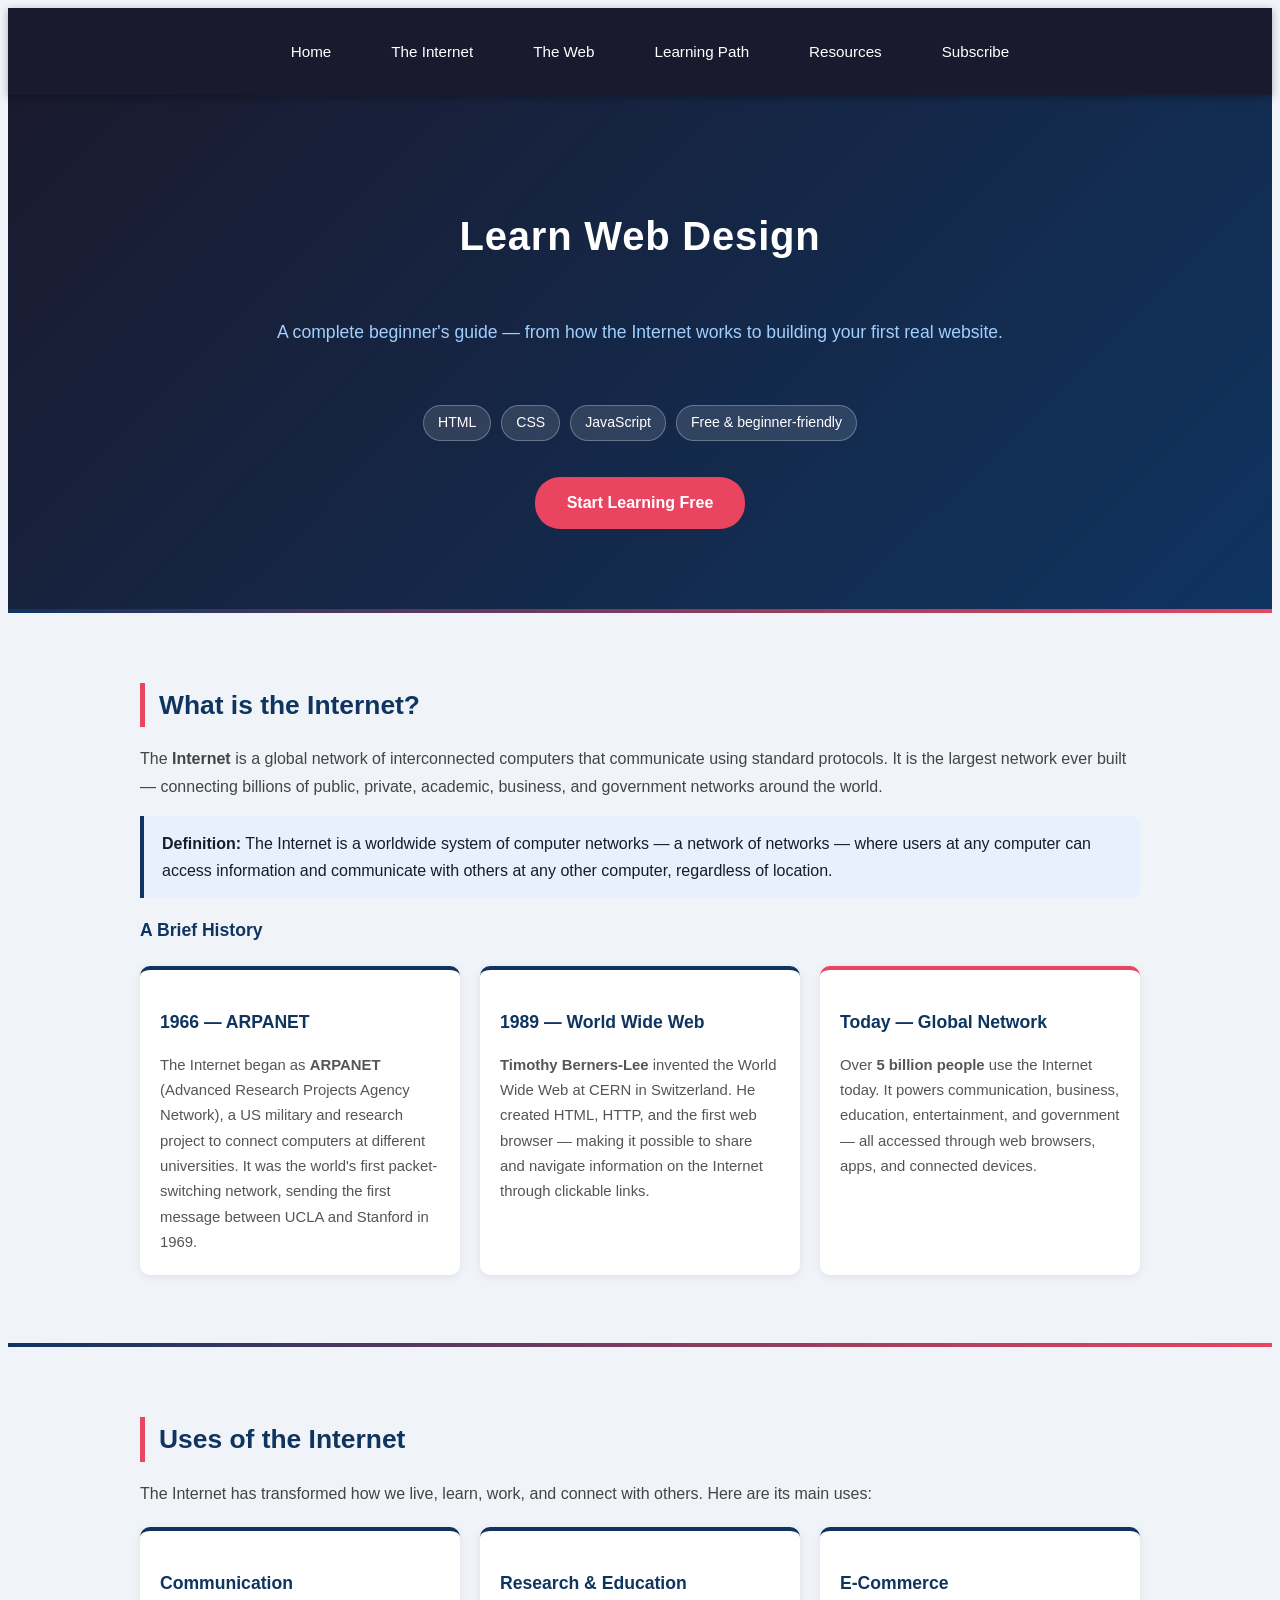
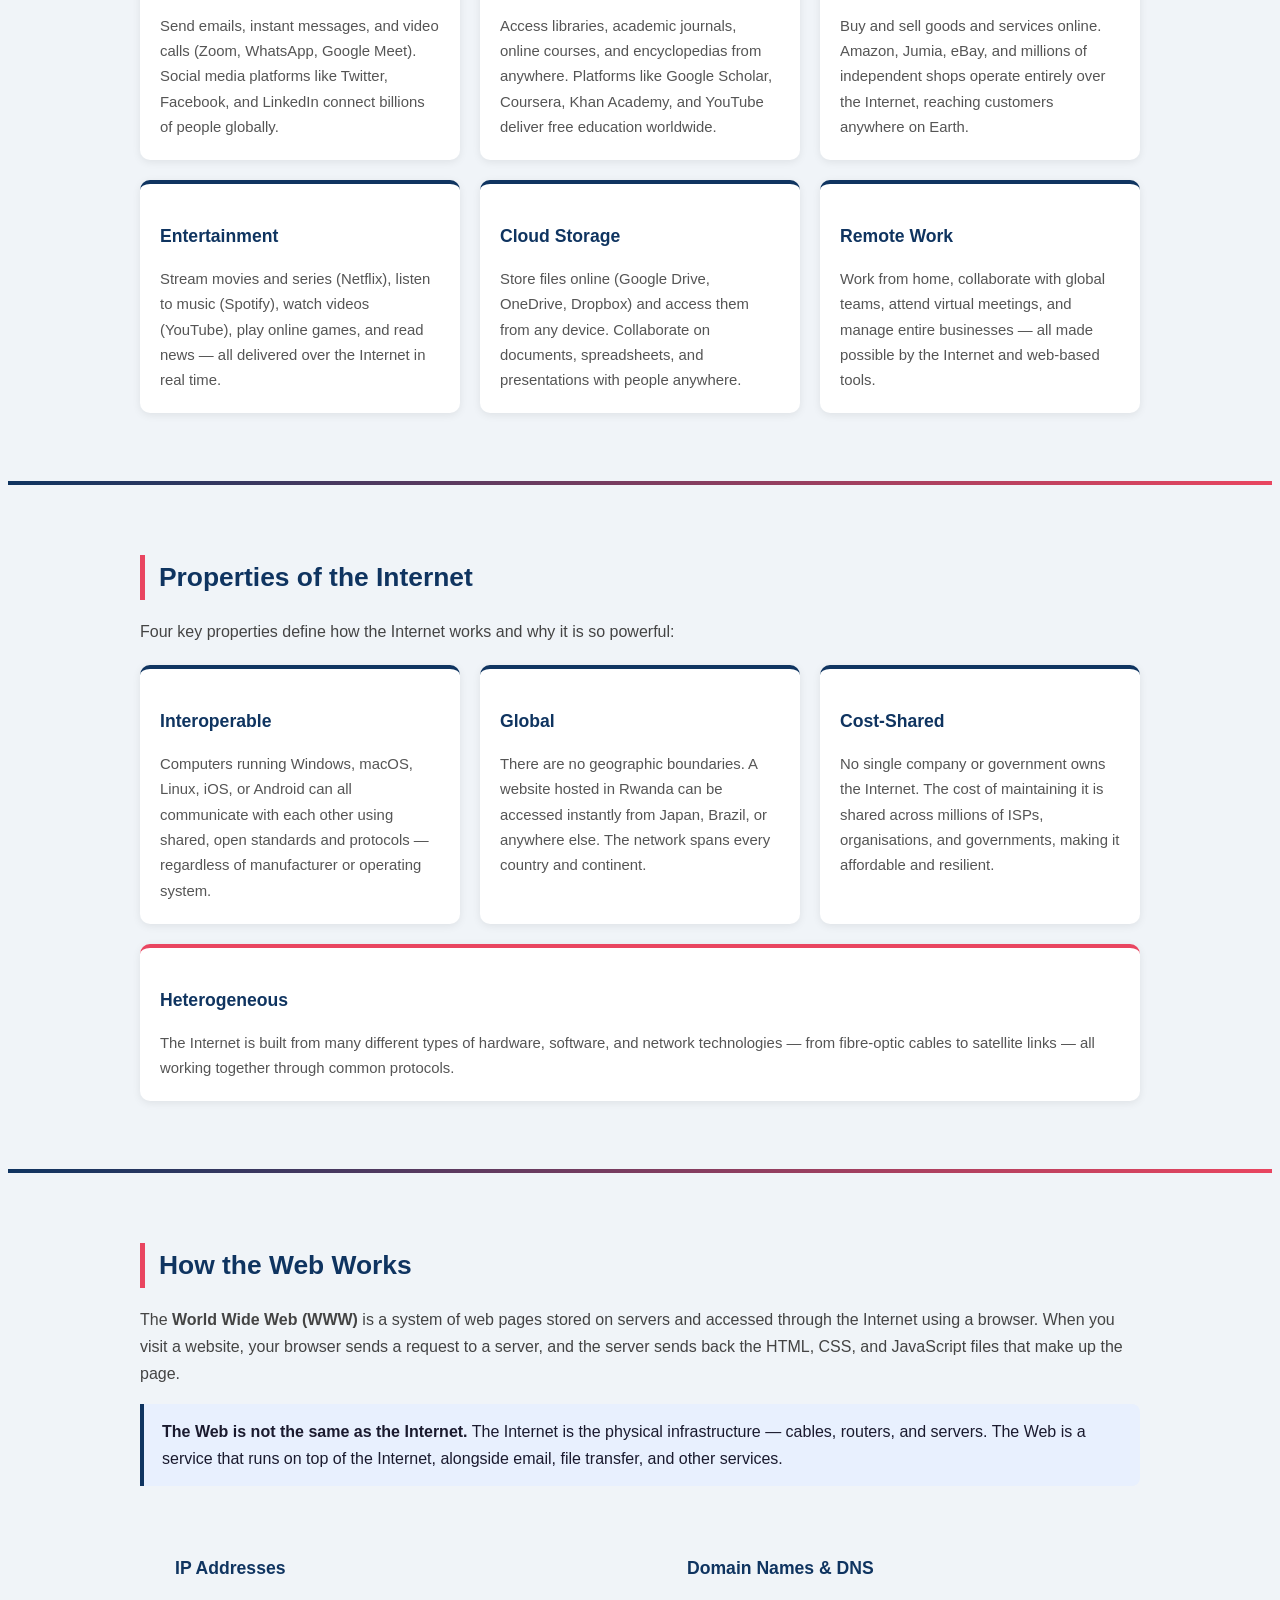
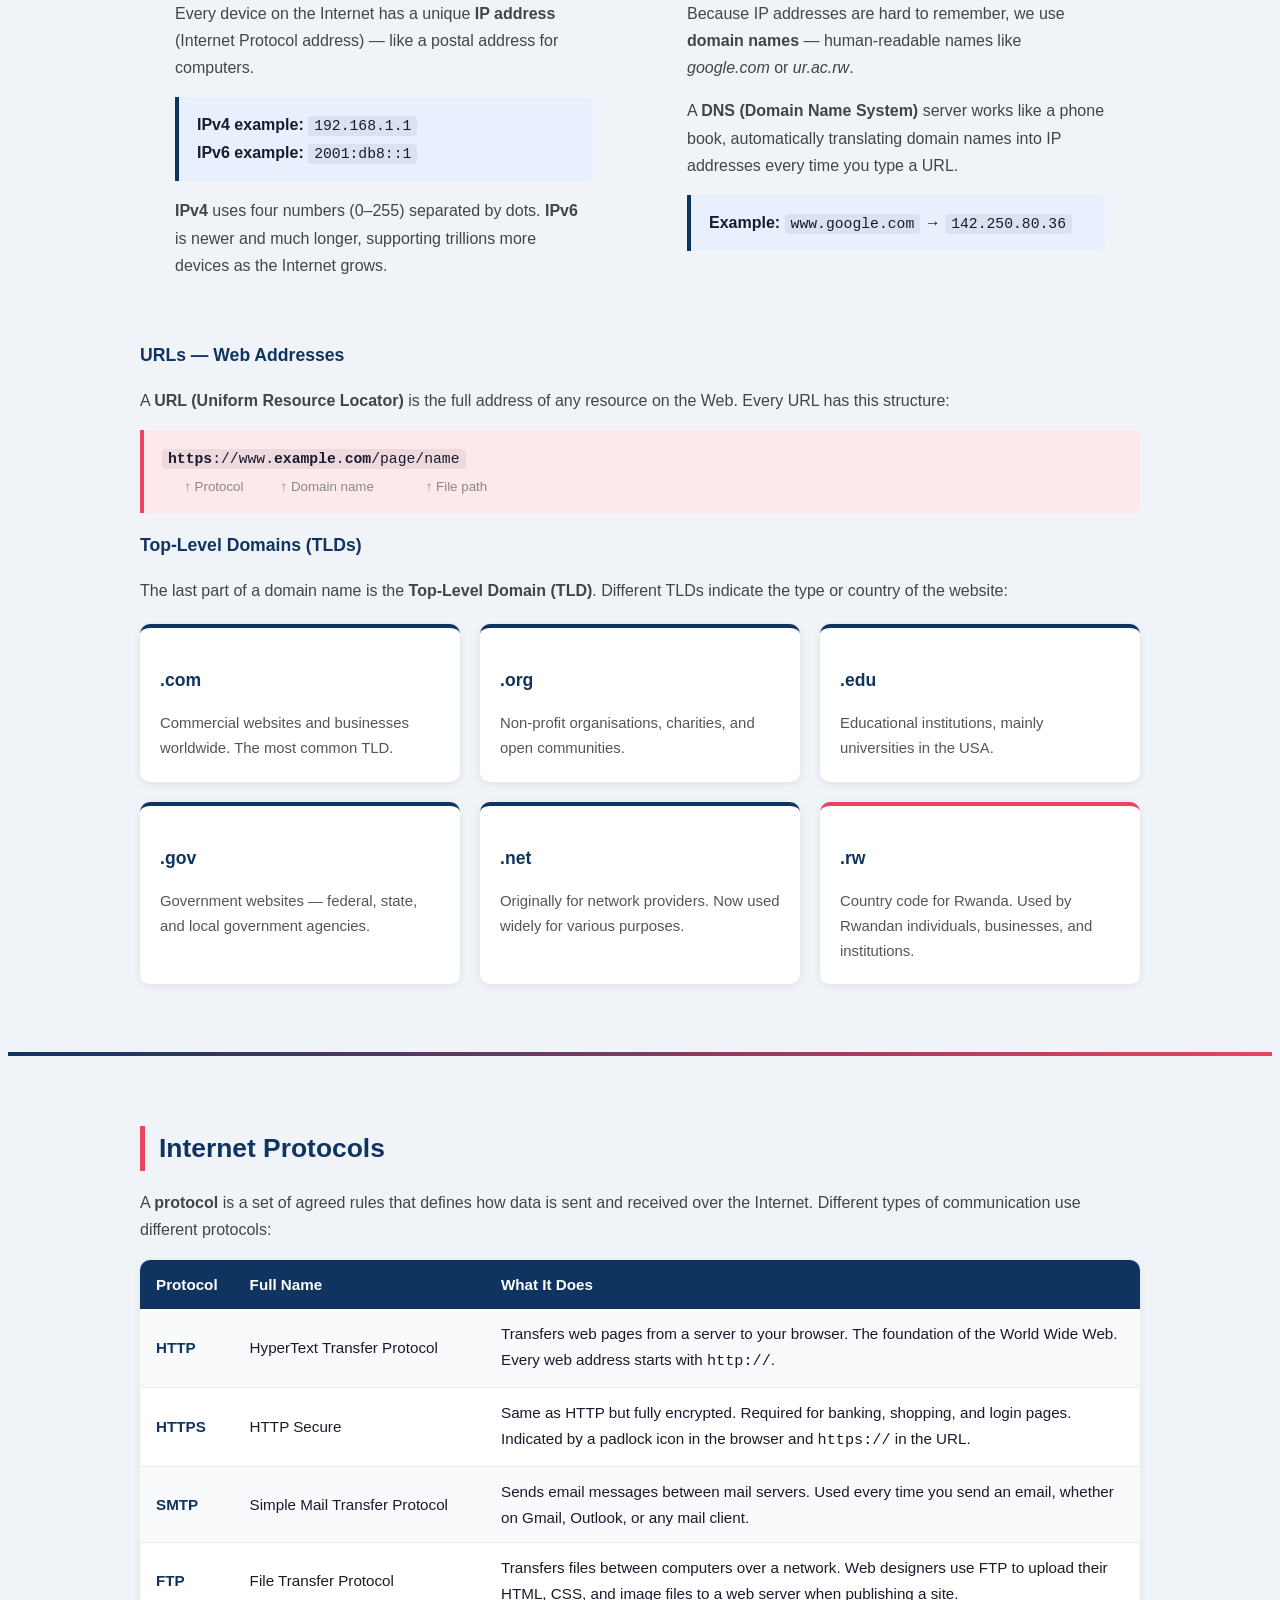
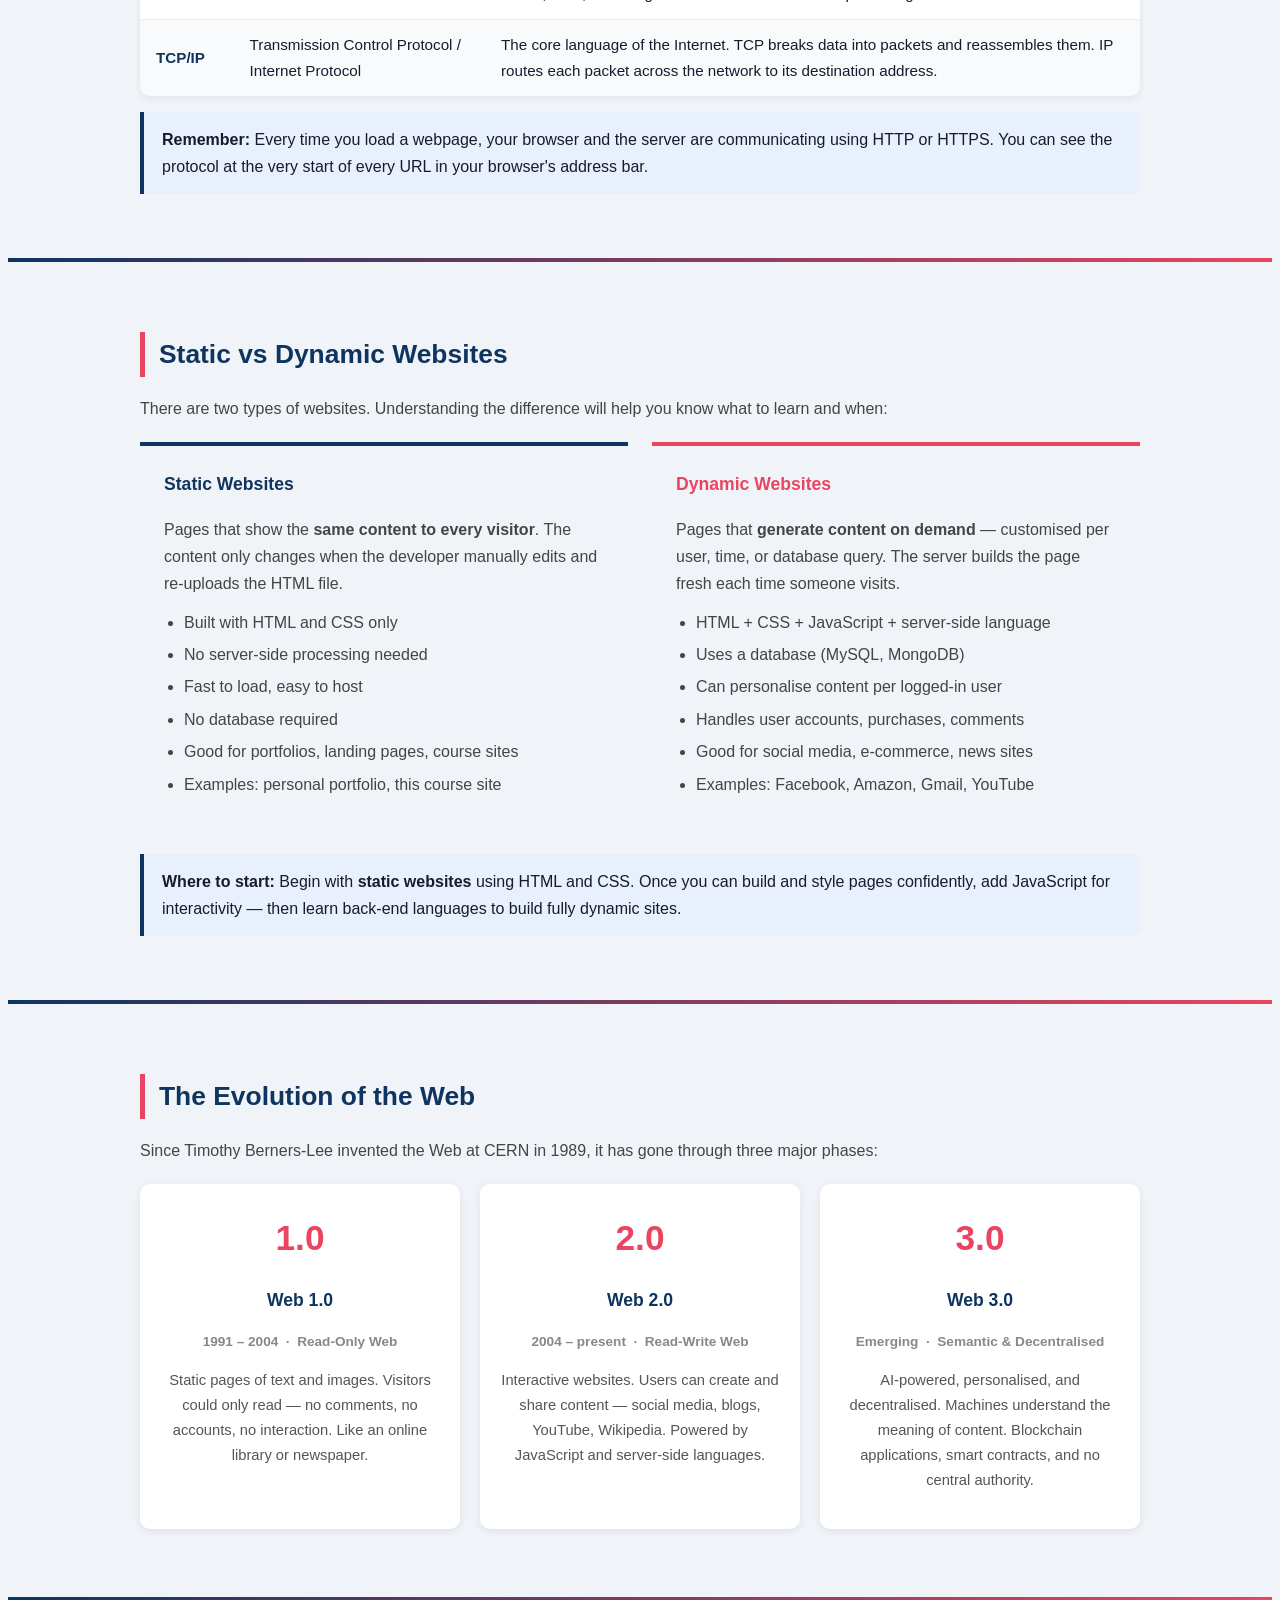
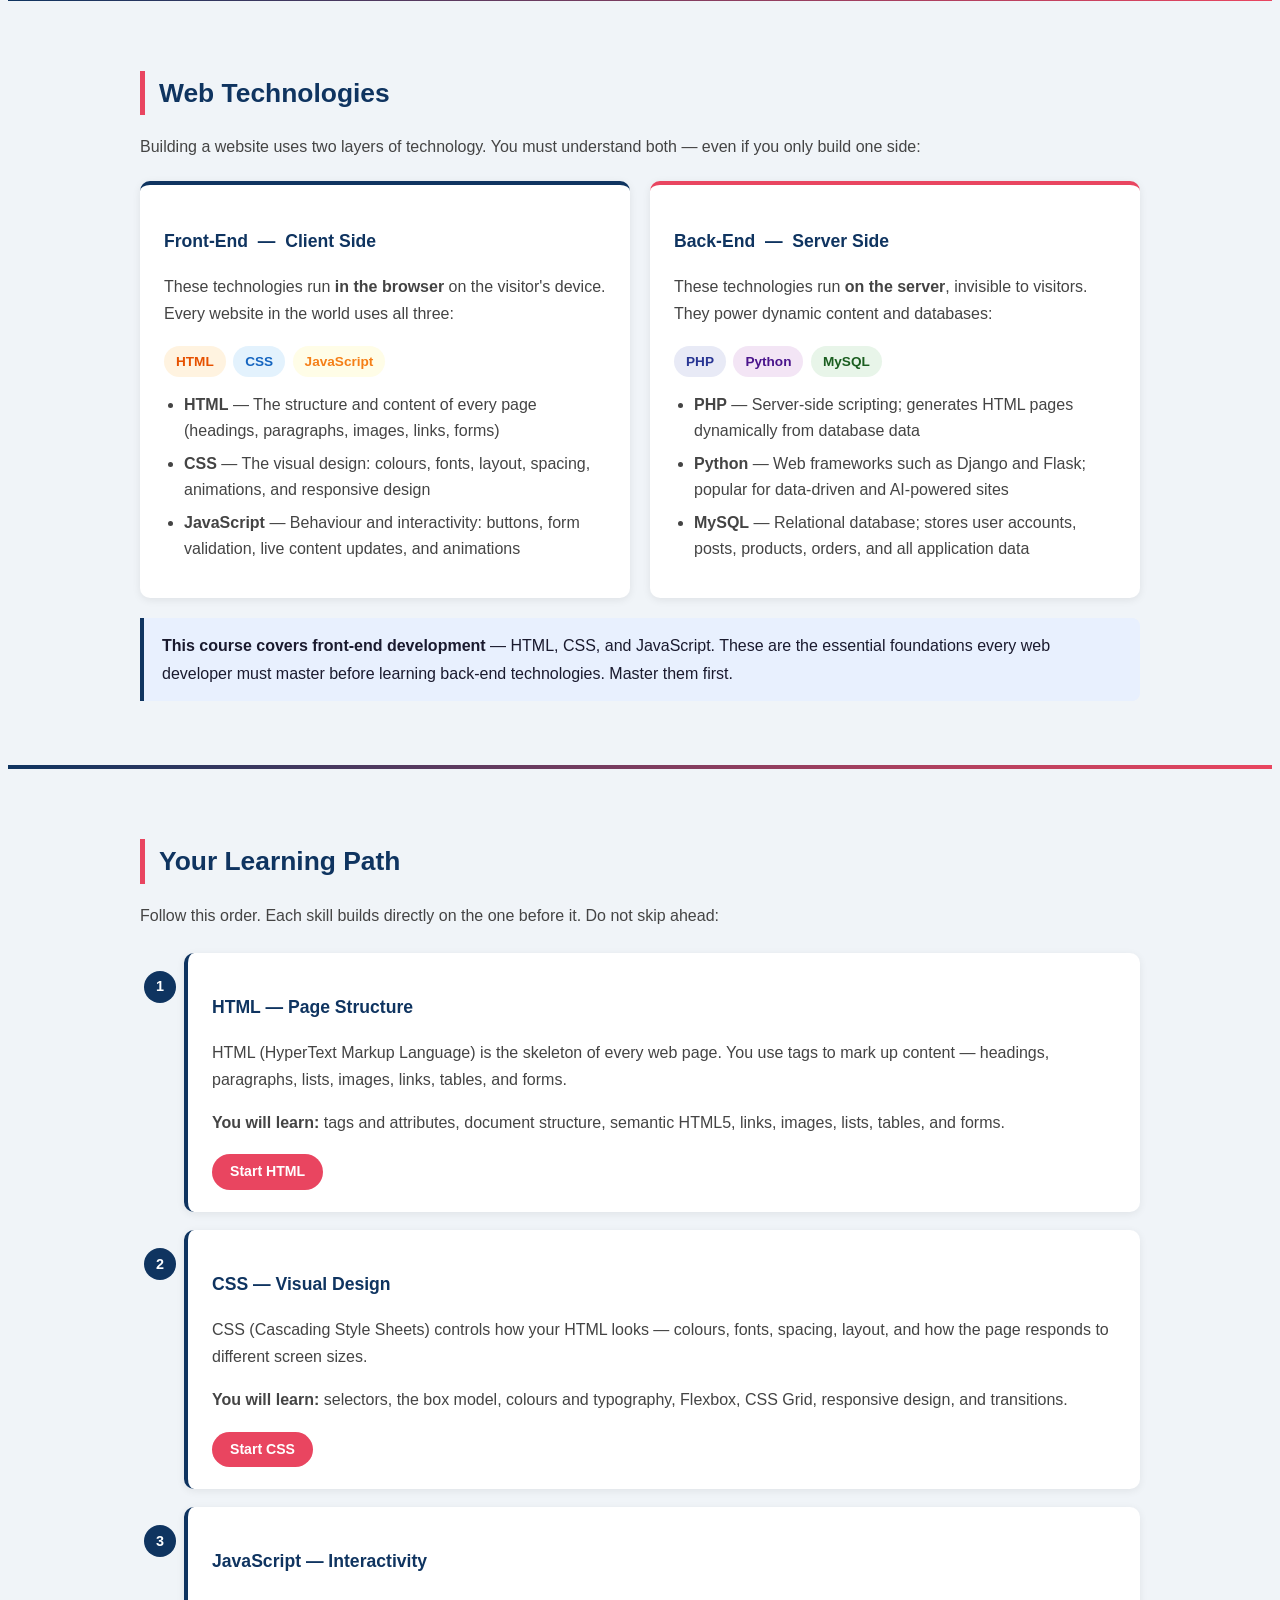
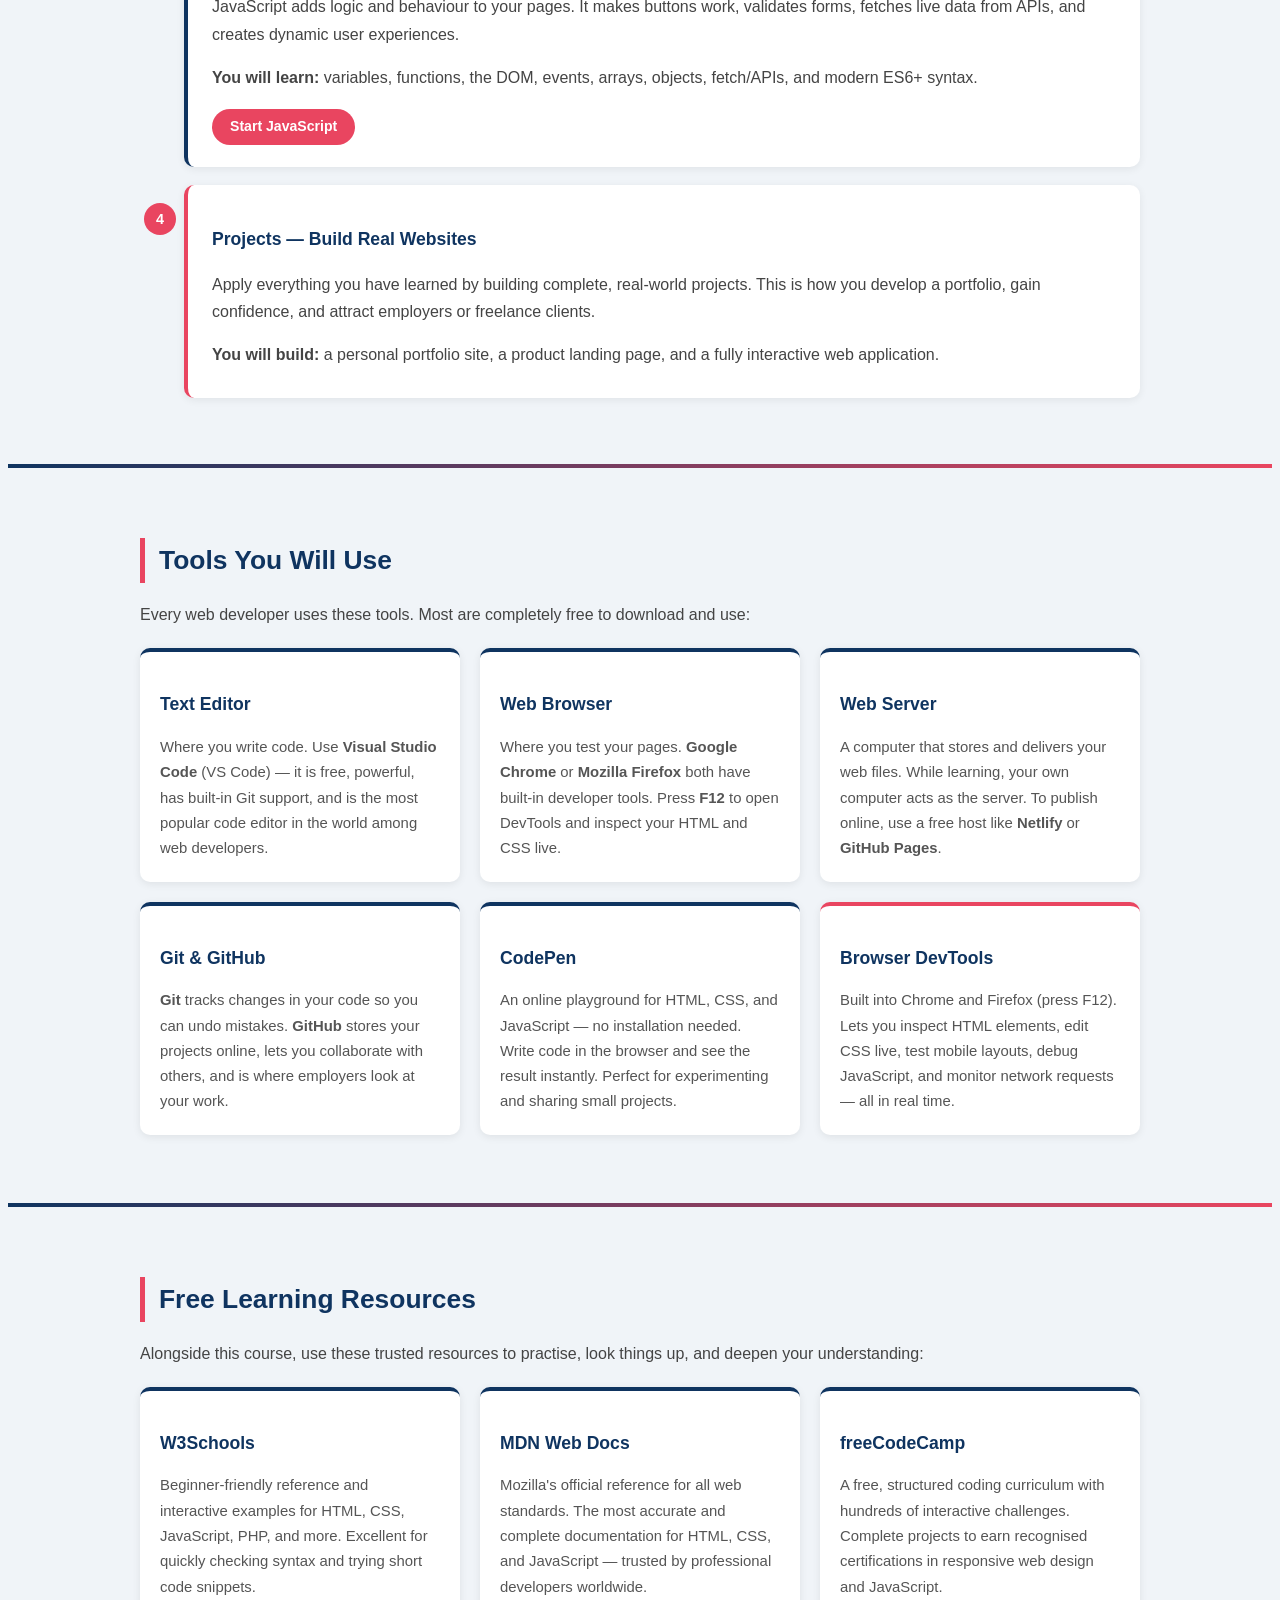
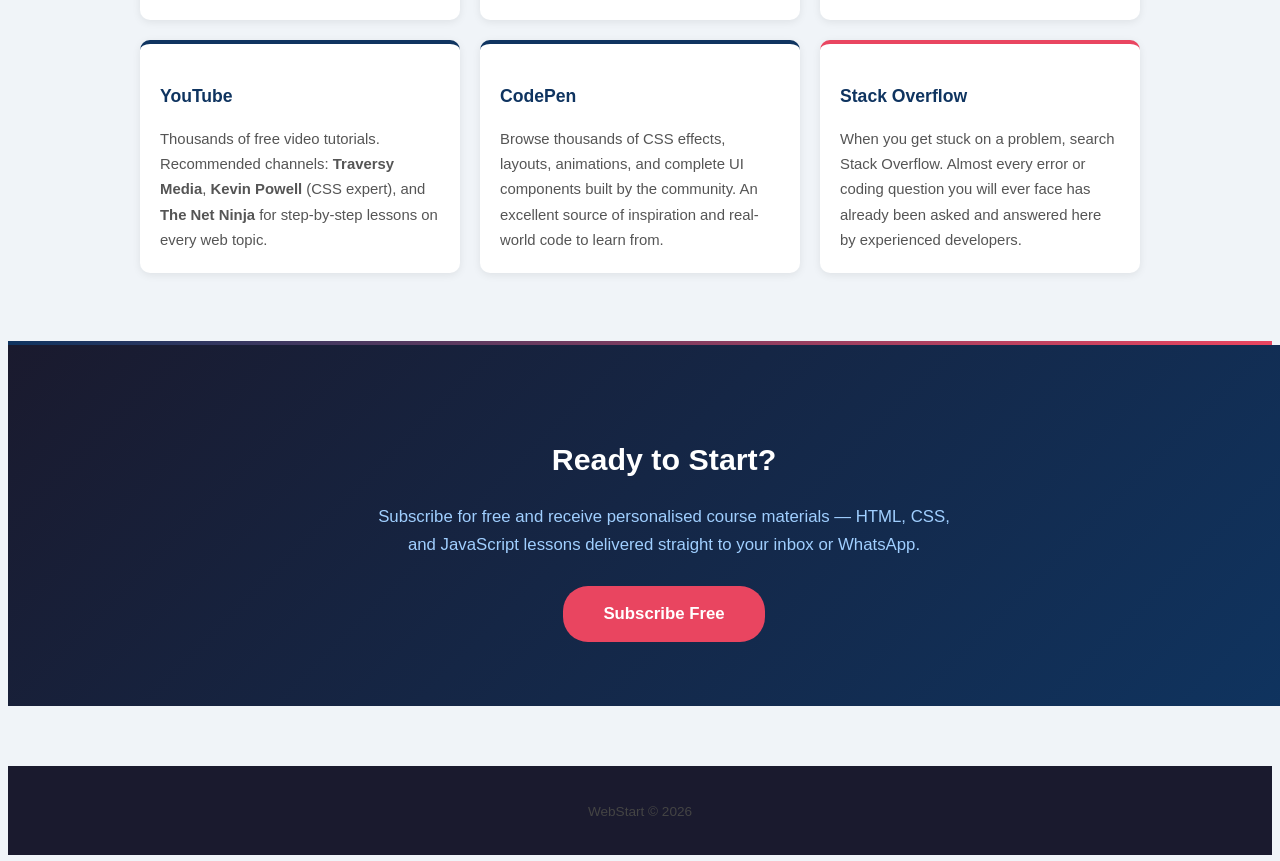
==== commit 011cb3cf: "copyright" ====
--- a/work 1 do welcome page and form/index.html
+++ b/work 1 do welcome page and form/index.html
@@ -2,7 +2,7 @@
 <html lang="en">
 <head>
   <link rel="stylesheet" href="web.css" />
-  <title>WebStart — Learn Web Design</title>
+  <title>WebStart</title>
   <style>
     /* ── Reset global div card styling for custom layout classes ── */
     .guide-section {
@@ -855,7 +855,7 @@
   </section>
 
   <footer>
-    <p>WebStart &copy; 2026 — Built to help beginners learn web design step by step.</p>
+    <p>WebStart &copy; 2026</p>
   </footer>
 
 </body>
